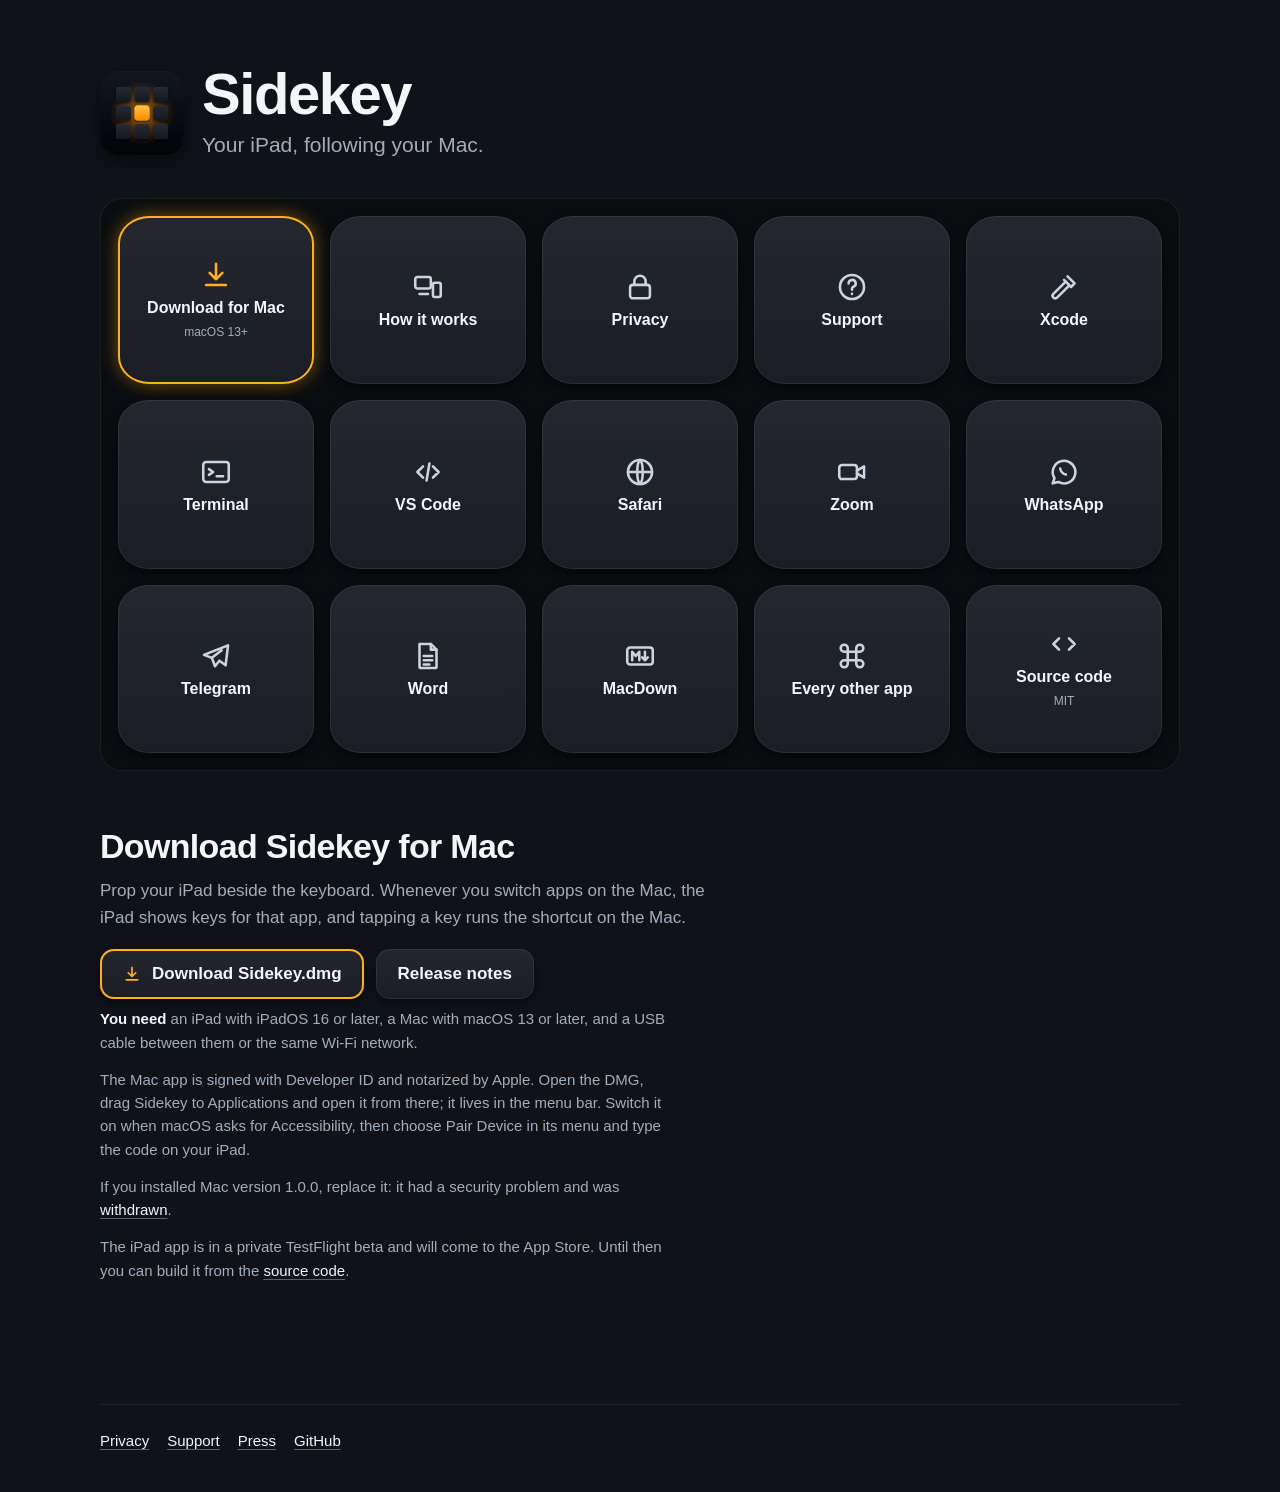
==== docs/index.html @ 4bb809dd "Add a press kit page to the website Facts, short and long descriptions, the built-in layouts, an hon" ====
<!doctype html>
<html lang="en">
<head>
  <meta charset="utf-8">
  <meta name="viewport" content="width=device-width, initial-scale=1">
  <title>Sidekey: an iPad shortcut deck that follows your Mac</title>
  <meta name="description" content="Sidekey turns an iPad into a shortcut deck for your Mac. The keys change with the app in front, and every tap shows what the Mac did with it.">
  <link rel="icon" href="favicon.png">
  <link rel="stylesheet" href="style.css">
  <script>document.documentElement.classList.add("js")</script>
</head>
<body>
  <div class="wrap">
    <header class="masthead">
      <img src="icon.png" alt="" width="84" height="84">
      <div>
        <h1>Sidekey</h1>
        <p>Your iPad, following your Mac.</p>
      </div>
    </header>

    <main>
      <nav aria-label="Sidekey">
        <ul class="deck">
          <li><a class="key lit" href="#download" data-role="run" data-panel="download">
            <svg viewBox="0 0 24 24" aria-hidden="true"><path d="M12 4v11m0 0-4.5-4.5M12 15l4.5-4.5M5 19h14"/></svg>
            <span class="name">Download for Mac</span><span class="hint">macOS 13+</span></a></li>
          <li><a class="key" href="#how" data-role="navigate" data-panel="how">
            <svg viewBox="0 0 24 24" aria-hidden="true"><rect x="3" y="5" width="11" height="8" rx="1.5"/><rect x="15.5" y="9" width="5.5" height="10" rx="1.2"/><path d="M6 17h6"/></svg>
            <span class="name">How it works</span></a></li>
          <li><a class="key" href="privacy.html" data-role="navigate">
            <svg viewBox="0 0 24 24" aria-hidden="true"><rect x="5" y="10.5" width="14" height="9.5" rx="2"/><path d="M8 10.5V8a4 4 0 0 1 8 0v2.5"/></svg>
            <span class="name">Privacy</span></a></li>
          <li><a class="key" href="support.html" data-role="navigate">
            <svg viewBox="0 0 24 24" aria-hidden="true"><circle cx="12" cy="12" r="8.5"/><path d="M9.6 9.5a2.5 2.5 0 1 1 3.4 2.3c-.6.3-1 .8-1 1.5v.7M12 16.8v.2"/></svg>
            <span class="name">Support</span></a></li>

          <li><a class="key" href="#xcode" data-role="navigate" data-panel="xcode"><svg viewBox="0 0 24 24" aria-hidden="true"><path d="M14.5 4.5 19.5 9.5 17 12 12 7"/><path d="M13.2 8.2 4.5 16.9a1.8 1.8 0 0 0 2.6 2.6l8.7-8.7"/></svg><span class="name">Xcode</span></a></li>
          <li><a class="key" href="#terminal" data-role="navigate" data-panel="terminal"><svg viewBox="0 0 24 24" aria-hidden="true"><rect x="3" y="5" width="18" height="14" rx="2"/><path d="m7 10 3 2-3 2M12.5 15H17"/></svg><span class="name">Terminal</span></a></li>
          <li><a class="key" href="#vscode" data-role="navigate" data-panel="vscode"><svg viewBox="0 0 24 24" aria-hidden="true"><path d="m8.5 8-4 4 4 4M15.5 8l4 4-4 4M13 6l-2 12"/></svg><span class="name">VS Code</span></a></li>
          <li><a class="key" href="#safari" data-role="navigate" data-panel="safari"><svg viewBox="0 0 24 24" aria-hidden="true"><circle cx="12" cy="12" r="8.5"/><path d="M3.5 12h17M12 3.5c2.6 2.6 2.6 14.4 0 17M12 3.5c-2.6 2.6-2.6 14.4 0 17"/></svg><span class="name">Safari</span></a></li>
          <li><a class="key" href="#zoom" data-role="navigate" data-panel="zoom"><svg viewBox="0 0 24 24" aria-hidden="true"><rect x="3" y="7" width="12.5" height="10" rx="2"/><path d="m15.5 11 5-3v8l-5-3"/></svg><span class="name">Zoom</span></a></li>

          <li><a class="key" href="#whatsapp" data-role="navigate" data-panel="whatsapp"><svg viewBox="0 0 24 24" aria-hidden="true"><path d="M4 20l1.3-3.6A8 8 0 1 1 8 19z"/><path d="M9.3 9.6c.3 1.8 2 3.6 4 4.2"/></svg><span class="name">WhatsApp</span></a></li>
          <li><a class="key" href="#telegram" data-role="navigate" data-panel="telegram"><svg viewBox="0 0 24 24" aria-hidden="true"><path d="M20.5 4.5 3.5 11.2l5.6 2.1 2.2 5.9 3.1-3.9 4.4 3.2z"/><path d="m9.1 13.3 6.9-5.3"/></svg><span class="name">Telegram</span></a></li>
          <li><a class="key" href="#word" data-role="navigate" data-panel="word"><svg viewBox="0 0 24 24" aria-hidden="true"><path d="M6 3.5h8l4 4V20a.5.5 0 0 1-.5.5h-11A.5.5 0 0 1 6 20z"/><path d="M14 3.5v4h4M9 12h6M9 15h6M9 18h4"/></svg><span class="name">Word</span></a></li>
          <li><a class="key" href="#macdown" data-role="navigate" data-panel="macdown"><svg viewBox="0 0 24 24" aria-hidden="true"><rect x="3" y="6" width="18" height="12" rx="2"/><path d="M6.5 15V9l2.5 3 2.5-3v6M15.5 9v6m0 0-2-2m2 2 2-2"/></svg><span class="name">MacDown</span></a></li>
          <li><a class="key" href="#system" data-role="navigate" data-panel="system"><svg viewBox="0 0 24 24" aria-hidden="true"><path d="M9 9V6.5A2.5 2.5 0 1 0 6.5 9H9zm0 0v6m0-6h6m-6 6H6.5A2.5 2.5 0 1 0 9 17.5V15zm0 0h6m0 0v2.5a2.5 2.5 0 1 0 2.5-2.5H15zm0 0V9m0 0h2.5A2.5 2.5 0 1 0 15 6.5V9z"/></svg><span class="name">Every other app</span></a></li>
          <li><a class="key" href="https://github.com/hoquem/sidekey" data-role="navigate">
            <svg viewBox="0 0 24 24" aria-hidden="true"><path d="m8.5 8-4 4 4 4M15.5 8l4 4-4 4"/></svg>
            <span class="name">Source code</span><span class="hint">MIT</span></a></li>
        </ul>
      </nav>

      <div class="panels">
        <section class="panel shown" id="download" aria-labelledby="download-title">
          <h2 id="download-title">Download Sidekey for Mac</h2>
          <p>Prop your iPad beside the keyboard. Whenever you switch apps on the Mac, the iPad shows keys for that app, and tapping a key runs the shortcut on the Mac.</p>
          <div class="actions">
            <a class="button primary" href="https://github.com/hoquem/sidekey/releases/latest/download/Sidekey.dmg"><svg viewBox="0 0 24 24" aria-hidden="true"><path d="M12 4v11m0 0-4.5-4.5M12 15l4.5-4.5M5 19h14"/></svg>Download Sidekey.dmg</a>
            <a class="button secondary" href="https://github.com/hoquem/sidekey/releases/latest">Release notes</a>
          </div>
          <p class="note"><strong>You need</strong> an iPad with iPadOS 16 or later, a Mac with macOS 13 or later, and a USB cable between them or the same Wi-Fi network.</p>
          <p class="note">The Mac app is signed with Developer ID and notarized by Apple. Open the DMG, drag Sidekey to Applications and open it from there; it lives in the menu bar. Switch it on when macOS asks for Accessibility, then choose Pair Device in its menu and type the code on your iPad.</p>
          <p class="note">If you installed Mac version 1.0.0, replace it: it had a security problem and was <a href="https://github.com/hoquem/sidekey/releases/tag/v1.0.0">withdrawn</a>.</p>
          <p class="note">The iPad app is in a private TestFlight beta and will come to the App Store. Until then you can build it from the <a href="https://github.com/hoquem/sidekey#build-from-source">source code</a>.</p>
        </section>

        <section class="panel" id="how" aria-labelledby="how-title">
          <h2 id="how-title">How it works</h2>
          <ol>
            <li><strong>Sidekey on the Mac</strong> lives in the menu bar and watches which app is in front.</li>
            <li><strong>Sidekey on the iPad</strong> finds the Mac over the USB cable when plugged in, or the same Wi-Fi network otherwise.</li>
            <li><strong>Pair once.</strong> Choose Pair Device in the Mac's Sidekey menu and type the code it shows into the iPad. Until an iPad is paired, the Mac sends it only its name and a pairing request and runs none of its taps. After that, the iPad connects to your Mac by itself.</li>
            <li><strong>The keys change with the app.</strong> The top of the iPad shows the Mac app's icon, name and window title, so you always know where a tap will land.</li>
            <li><strong>Every tap gets an answer.</strong> A key glows amber while the Mac works, lights up when the shortcut was sent, and shakes with the Mac's reason when it could not be.</li>
            <li><strong>Only built-in actions.</strong> The Mac runs a key's action from its own layout, never an action sent over the network.</li>
            <li><strong>Use a trusted connection.</strong> Traffic is not encrypted yet, so use Sidekey over USB or on a network you trust. See <a href="privacy.html">Privacy</a> for what that means.</li>
            <li><strong>Disruptive keys need a hold.</strong> Lock Mac, Interrupt, End Call, Telegram Lock, Xcode Clean, and Citrix Viewer's Lock, Close App and Teams Leave fire only after a press and hold.</li>
          </ol>
        </section>


        <section class="panel app-panel" id="xcode" data-layout="xcode" aria-labelledby="xcode-title"><h2 id="xcode-title">Xcode</h2>
          <!-- layout:xcode -->
          <p>When Xcode is in front, the iPad shows these keys and the shortcut each one sends.</p>
          <div class="mini-deck" role="list"><div class="mini-key" role="listitem" data-role="run"><b>Run</b><span>⌘R</span></div><div class="mini-key" role="listitem" data-role="run"><b>Build</b><span>⌘B</span></div><div class="mini-key" role="listitem" data-role="run"><b>Test</b><span>⌘U</span></div><div class="mini-key" role="listitem" data-role="danger"><b>Stop</b><span>⌘.</span></div><div class="mini-key" role="listitem" data-role="danger"><b>Clean</b><span>Hold · ⇧⌘K</span></div><div class="mini-key" role="listitem" data-role="create"><b>Open Quickly</b><span>⇧⌘O</span></div><div class="mini-key" role="listitem" data-role="navigate"><b>Navigator</b><span>⌘0</span></div><div class="mini-key" role="listitem" data-role="navigate"><b>Debug Area</b><span>⇧⌘Y</span></div><div class="mini-key" role="listitem" data-role="navigate"><b>Inspector</b><span>⌥⌘0</span></div><div class="mini-key" role="listitem" data-role="modify"><b>Canvas</b><span>⌥⌘↩︎</span></div><div class="mini-key" role="listitem" data-role="navigate"><b>Jump to Def</b><span>⌃⌘J</span></div><div class="mini-key" role="listitem" data-role="navigate"><b>Back</b><span>⌃⌘←</span></div><div class="mini-key" role="listitem" data-role="modify"><b>Comment</b><span>⌘/</span></div><div class="mini-key" role="listitem" data-role="modify"><b>Re-Indent</b><span>⌃I</span></div><div class="mini-key" role="listitem" data-role="navigate"><b>Find All</b><span>⇧⌘F</span></div></div>
          <!-- /layout -->
        </section>
        <section class="panel app-panel" id="terminal" data-layout="terminal" aria-labelledby="terminal-title"><h2 id="terminal-title">Terminal</h2>
          <!-- layout:terminal -->
          <p>When Terminal is in front, the iPad shows these keys and the shortcut each one sends.</p>
          <div class="mini-deck" role="list"><div class="mini-key" role="listitem" data-role="create"><b>New Tab</b><span>⌘T</span></div><div class="mini-key" role="listitem" data-role="create"><b>New Window</b><span>⌘N</span></div><div class="mini-key" role="listitem" data-role="danger"><b>Close Tab</b><span>⌘W</span></div><div class="mini-key" role="listitem" data-role="navigate"><b>Prev Tab</b><span>⌃⇧⇥︎</span></div><div class="mini-key" role="listitem" data-role="navigate"><b>Next Tab</b><span>⌃⇥︎</span></div><div class="mini-key" role="listitem" data-role="modify"><b>Clear</b><span>⌘K</span></div><div class="mini-key" role="listitem" data-role="danger"><b>Interrupt</b><span>Hold · ⌃C</span></div><div class="mini-key" role="listitem" data-role="navigate"><b>Find</b><span>⌘F</span></div><div class="mini-key" role="listitem" data-role="modify"><b>Copy</b><span>⌘C</span></div><div class="mini-key" role="listitem" data-role="modify"><b>Paste</b><span>⌘V</span></div><div class="mini-key" role="listitem" data-role="modify"><b>Zoom In</b><span>⌘=</span></div><div class="mini-key" role="listitem" data-role="modify"><b>Zoom Out</b><span>⌘-</span></div><div class="mini-key" role="listitem" data-role="create"><b>Split Pane</b><span>⌘D</span></div><div class="mini-key" role="listitem" data-role="navigate"><b>Prev Cmd</b><span>⌘↑</span></div><div class="mini-key" role="listitem" data-role="navigate"><b>Next Cmd</b><span>⌘↓</span></div></div>
          <!-- /layout -->
        </section>
        <section class="panel app-panel" id="vscode" data-layout="vscode" aria-labelledby="vscode-title"><h2 id="vscode-title">VS Code</h2>
          <!-- layout:vscode -->
          <p>When VS Code is in front, the iPad shows these keys and the shortcut each one sends.</p>
          <div class="mini-deck" role="list"><div class="mini-key" role="listitem" data-role="create"><b>Cmd Palette</b><span>⇧⌘P</span></div><div class="mini-key" role="listitem" data-role="create"><b>Quick Open</b><span>⌘P</span></div><div class="mini-key" role="listitem" data-role="navigate"><b>Toggle Term</b><span>⌃`</span></div><div class="mini-key" role="listitem" data-role="modify"><b>Format Code</b><span>⌥⇧F</span></div><div class="mini-key" role="listitem" data-role="navigate"><b>Source Control</b><span>⌃⇧G</span></div><div class="mini-key" role="listitem" data-role="run"><b>Run Tests</b><span>⌘;</span></div><div class="mini-key" role="listitem" data-role="navigate"><b>Sidebar</b><span>⌘B</span></div><div class="mini-key" role="listitem" data-role="navigate"><b>Find In Files</b><span>⇧⌘F</span></div><div class="mini-key empty" aria-hidden="true"></div><div class="mini-key empty" aria-hidden="true"></div><div class="mini-key empty" aria-hidden="true"></div><div class="mini-key empty" aria-hidden="true"></div><div class="mini-key empty" aria-hidden="true"></div><div class="mini-key empty" aria-hidden="true"></div><div class="mini-key empty" aria-hidden="true"></div></div>
          <!-- /layout -->
        </section>
        <section class="panel app-panel" id="safari" data-layout="safari" aria-labelledby="safari-title"><h2 id="safari-title">Safari</h2>
          <!-- layout:safari -->
          <p>When Safari is in front, the iPad shows these keys and the shortcut each one sends.</p>
          <div class="mini-deck" role="list"><div class="mini-key" role="listitem" data-role="create"><b>New Tab</b><span>⌘T</span></div><div class="mini-key" role="listitem" data-role="danger"><b>Close Tab</b><span>⌘W</span></div><div class="mini-key" role="listitem" data-role="create"><b>Reopen</b><span>⇧⌘T</span></div><div class="mini-key" role="listitem" data-role="run"><b>Reload</b><span>⌘R</span></div><div class="mini-key" role="listitem" data-role="navigate"><b>Reader</b><span>⇧⌘R</span></div><div class="mini-key" role="listitem" data-role="navigate"><b>Back</b><span>⌘[</span></div><div class="mini-key" role="listitem" data-role="navigate"><b>Forward</b><span>⌘]</span></div><div class="mini-key" role="listitem" data-role="navigate"><b>Prev Tab</b><span>⌃⇧⇥︎</span></div><div class="mini-key" role="listitem" data-role="navigate"><b>Next Tab</b><span>⌃⇥︎</span></div><div class="mini-key" role="listitem" data-role="navigate"><b>Tab Overview</b><span>⇧⌘\</span></div><div class="mini-key" role="listitem" data-role="navigate"><b>Address Bar</b><span>⌘L</span></div><div class="mini-key" role="listitem" data-role="create"><b>Bookmark</b><span>⌘D</span></div><div class="mini-key" role="listitem" data-role="create"><b>Reading List</b><span>⇧⌘D</span></div><div class="mini-key" role="listitem" data-role="navigate"><b>Downloads</b><span>⌥⌘L</span></div><div class="mini-key" role="listitem" data-role="create"><b>Private</b><span>⇧⌘N</span></div></div>
          <!-- /layout -->
        </section>
        <section class="panel app-panel" id="zoom" data-layout="zoom" aria-labelledby="zoom-title"><h2 id="zoom-title">Zoom</h2>
          <!-- layout:zoom -->
          <p>When Zoom is in front, the iPad shows these keys and the shortcut each one sends.</p>
          <div class="mini-deck" role="list"><div class="mini-key" role="listitem" data-role="modify"><b>Mute</b><span>⇧⌘A</span></div><div class="mini-key" role="listitem" data-role="modify"><b>Video</b><span>⇧⌘V</span></div><div class="mini-key" role="listitem" data-role="run"><b>Share Screen</b><span>⇧⌘S</span></div><div class="mini-key" role="listitem" data-role="modify"><b>Pause Share</b><span>⇧⌘T</span></div><div class="mini-key" role="listitem" data-role="modify"><b>Raise Hand</b><span>⌥Y</span></div><div class="mini-key" role="listitem" data-role="navigate"><b>Chat</b><span>⇧⌘H</span></div><div class="mini-key" role="listitem" data-role="navigate"><b>Participants</b><span>⌘U</span></div><div class="mini-key" role="listitem" data-role="navigate"><b>Switch View</b><span>⇧⌘W</span></div><div class="mini-key" role="listitem" data-role="navigate"><b>Mini Window</b><span>⇧⌘M</span></div><div class="mini-key" role="listitem" data-role="navigate"><b>Full Screen</b><span>⇧⌘F</span></div><div class="mini-key" role="listitem" data-role="create"><b>Invite</b><span>⌘I</span></div><div class="mini-key" role="listitem" data-role="run"><b>Record</b><span>⇧⌘R</span></div><div class="mini-key" role="listitem" data-role="modify"><b>Pause Rec</b><span>⇧⌘P</span></div><div class="mini-key" role="listitem" data-role="modify"><b>Switch Camera</b><span>⇧⌘N</span></div><div class="mini-key" role="listitem" data-role="run"><b>Join Meeting</b><span>⌘J</span></div></div>
          <!-- /layout --><p>The deck also shows meeting state such as your mic. This is built from Zoom's documented menus and not yet tested in a live meeting.</p>
        </section>
        <section class="panel app-panel" id="whatsapp" data-layout="whatsapp" aria-labelledby="whatsapp-title"><h2 id="whatsapp-title">WhatsApp</h2>
          <!-- layout:whatsapp -->
          <p>When WhatsApp is in front, the iPad shows these keys and the shortcut each one sends.</p>
          <div class="mini-deck" role="list"><div class="mini-key" role="listitem" data-role="create"><b>New Chat</b><span>⌘N</span></div><div class="mini-key" role="listitem" data-role="create"><b>New Group</b><span>⇧⌘N</span></div><div class="mini-key" role="listitem" data-role="navigate"><b>Search</b><span>⌘F</span></div><div class="mini-key" role="listitem" data-role="navigate"><b>Search Chat</b><span>⌥⌘F</span></div><div class="mini-key" role="listitem" data-role="navigate"><b>Archived</b><span>⌃4</span></div><div class="mini-key" role="listitem" data-role="navigate"><b>Prev Chat</b><span>⇧⌘[</span></div><div class="mini-key" role="listitem" data-role="navigate"><b>Next Chat</b><span>⇧⌘]</span></div><div class="mini-key" role="listitem" data-role="modify"><b>Mark Unread</b><span>⇧⌘U</span></div><div class="mini-key" role="listitem" data-role="modify"><b>Archive</b><span>⇧⌘E</span></div><div class="mini-key" role="listitem" data-role="modify"><b>Pin</b><span>⇧⌘P</span></div><div class="mini-key" role="listitem" data-role="modify"><b>Mute Chat</b><span>⇧⌘M</span></div><div class="mini-key" role="listitem" data-role="run"><b>New Call</b><span>⇧⌘C</span></div><div class="mini-key" role="listitem" data-role="modify"><b>Mute Mic</b><span>⌃⌘M</span></div><div class="mini-key" role="listitem" data-role="modify"><b>Camera Off</b><span>⌃⌘V</span></div><div class="mini-key" role="listitem" data-role="danger"><b>End Call</b><span>Hold · ⌃⌘W</span></div></div>
          <!-- /layout -->
        </section>
        <section class="panel app-panel" id="telegram" data-layout="telegram" aria-labelledby="telegram-title"><h2 id="telegram-title">Telegram</h2>
          <!-- layout:telegram -->
          <p>When Telegram is in front, the iPad shows these keys and the shortcut each one sends.</p>
          <div class="mini-deck" role="list"><div class="mini-key" role="listitem" data-role="navigate"><b>Search</b><span>⌘F</span></div><div class="mini-key" role="listitem" data-role="navigate"><b>Prev Chat</b><span>⌥↑</span></div><div class="mini-key" role="listitem" data-role="navigate"><b>Next Chat</b><span>⌥↓</span></div><div class="mini-key" role="listitem" data-role="navigate"><b>Saved Msgs</b><span>⌘0</span></div><div class="mini-key" role="listitem" data-role="modify"><b>Archive</b><span>⌘9</span></div><div class="mini-key" role="listitem" data-role="navigate"><b>Pinned 1</b><span>⌘1</span></div><div class="mini-key" role="listitem" data-role="navigate"><b>Pinned 2</b><span>⌘2</span></div><div class="mini-key" role="listitem" data-role="navigate"><b>Pinned 3</b><span>⌘3</span></div><div class="mini-key" role="listitem" data-role="navigate"><b>Pinned 4</b><span>⌘4</span></div><div class="mini-key" role="listitem" data-role="navigate"><b>Contacts</b><span>⌘J</span></div><div class="mini-key" role="listitem" data-role="navigate"><b>All Chats</b><span>⌃1</span></div><div class="mini-key" role="listitem" data-role="navigate"><b>Prev Folder</b><span>⌃⇧↑</span></div><div class="mini-key" role="listitem" data-role="navigate"><b>Next Folder</b><span>⌃⇧↓</span></div><div class="mini-key" role="listitem" data-role="navigate"><b>Chat Menu</b><span>⌘\</span></div><div class="mini-key" role="listitem" data-role="danger"><b>Lock</b><span>Hold · ⌘L</span></div></div>
          <!-- /layout -->
        </section>
        <section class="panel app-panel" id="word" data-layout="word" aria-labelledby="word-title"><h2 id="word-title">Microsoft Word</h2>
          <!-- layout:word -->
          <p>When Word is in front, the iPad shows these keys and the shortcut each one sends.</p>
          <div class="mini-deck" role="list"><div class="mini-key" role="listitem" data-role="create"><b>New</b><span>⌘N</span></div><div class="mini-key" role="listitem" data-role="create"><b>Open</b><span>⌘O</span></div><div class="mini-key" role="listitem" data-role="run"><b>Save</b><span>⌘S</span></div><div class="mini-key" role="listitem" data-role="run"><b>Print</b><span>⌘P</span></div><div class="mini-key" role="listitem" data-role="navigate"><b>Find</b><span>⌘F</span></div><div class="mini-key" role="listitem" data-role="modify"><b>Bold</b><span>⌘B</span></div><div class="mini-key" role="listitem" data-role="modify"><b>Italic</b><span>⌘I</span></div><div class="mini-key" role="listitem" data-role="modify"><b>Underline</b><span>⌘U</span></div><div class="mini-key" role="listitem" data-role="modify"><b>Link</b><span>⌘K</span></div><div class="mini-key" role="listitem" data-role="modify"><b>Center</b><span>⌘E</span></div><div class="mini-key" role="listitem" data-role="create"><b>Comment</b><span>⌥⌘A</span></div><div class="mini-key" role="listitem" data-role="modify"><b>Track Changes</b><span>⇧⌘E</span></div><div class="mini-key" role="listitem" data-role="modify"><b>Undo</b><span>⌘Z</span></div><div class="mini-key" role="listitem" data-role="modify"><b>Redo</b><span>⌘Y</span></div><div class="mini-key" role="listitem" data-role="navigate"><b>Focus</b><span>⌃⇧⌘F</span></div></div>
          <!-- /layout -->
        </section>
        <section class="panel app-panel" id="macdown" data-layout="macdown" aria-labelledby="macdown-title"><h2 id="macdown-title">MacDown</h2>
          <!-- layout:macdown -->
          <p>When MacDown is in front, the iPad shows these keys and the shortcut each one sends.</p>
          <div class="mini-deck" role="list"><div class="mini-key" role="listitem" data-role="create"><b>New</b><span>⌘N</span></div><div class="mini-key" role="listitem" data-role="create"><b>Open</b><span>⌘O</span></div><div class="mini-key" role="listitem" data-role="run"><b>Save</b><span>⌘S</span></div><div class="mini-key" role="listitem" data-role="create"><b>Copy HTML</b><span>⌥⌘C</span></div><div class="mini-key" role="listitem" data-role="navigate"><b>1:1 Split</b><span>⇧⌘0</span></div><div class="mini-key" role="listitem" data-role="modify"><b>Bold</b><span>⌘B</span></div><div class="mini-key" role="listitem" data-role="modify"><b>Italic</b><span>⌘I</span></div><div class="mini-key" role="listitem" data-role="modify"><b>Code</b><span>⌘K</span></div><div class="mini-key" role="listitem" data-role="modify"><b>Link</b><span>⇧⌘K</span></div><div class="mini-key" role="listitem" data-role="modify"><b>Image</b><span>⇧⌘I</span></div><div class="mini-key" role="listitem" data-role="modify"><b>Numbered</b><span>⇧⌘O</span></div><div class="mini-key" role="listitem" data-role="modify"><b>Bullets</b><span>⇧⌘U</span></div><div class="mini-key" role="listitem" data-role="modify"><b>Quote</b><span>⇧⌘B</span></div><div class="mini-key" role="listitem" data-role="modify"><b>Comment</b><span>⌘/</span></div><div class="mini-key" role="listitem" data-role="modify"><b>Indent</b><span>⌘]</span></div></div>
          <!-- /layout -->
        </section>
        <section class="panel app-panel" id="system" data-layout="system" aria-labelledby="system-title"><h2 id="system-title">Every other app</h2>
          <!-- layout:system -->
          <p>When any other app is in front, the iPad shows these keys and the shortcut each one sends.</p>
          <div class="mini-deck" role="list"><div class="mini-key" role="listitem" data-role="modify"><b>Mute Mic</b><span>Runs on Mac</span></div><div class="mini-key" role="listitem" data-role="run"><b>Play/Pause</b><span>Runs on Mac</span></div><div class="mini-key" role="listitem" data-role="run"><b>Screenshot</b><span>⇧⌘4</span></div><div class="mini-key" role="listitem" data-role="navigate"><b>Spotlight</b><span>⌘Space</span></div><div class="mini-key" role="listitem" data-role="danger"><b>Lock Mac</b><span>Hold · ⌃⌘Q</span></div><div class="mini-key" role="listitem" data-role="navigate"><b>Terminal</b><span>Runs on Mac</span></div><div class="mini-key" role="listitem" data-role="navigate"><b>Finder</b><span>Runs on Mac</span></div><div class="mini-key" role="listitem" data-role="modify"><b>Do Not Disturb</b><span>Runs on Mac</span></div><div class="mini-key empty" aria-hidden="true"></div><div class="mini-key empty" aria-hidden="true"></div><div class="mini-key empty" aria-hidden="true"></div><div class="mini-key empty" aria-hidden="true"></div><div class="mini-key empty" aria-hidden="true"></div><div class="mini-key empty" aria-hidden="true"></div><div class="mini-key empty" aria-hidden="true"></div></div>
          <!-- /layout --><p>Apps without their own layout get these system keys. Do Not Disturb runs a shortcut named Toggle Focus, which you create in the Shortcuts app on your Mac.</p>
          <p>More apps have their own layouts too: Chrome, Arc, Finder, Mail, Messages, Notes, Calendar, Music, Photos, Excel, PowerPoint, Outlook, Teams, Slack, Spotify, Notion, ChatGPT, Citrix Viewer, Cursor, Antigravity and OpenCode. <a href="https://github.com/hoquem/sidekey#built-in-layouts">See every layout</a>.</p>
        </section>
      </div>
    </main>

    <footer>
      <nav aria-label="Footer">
        <a href="privacy.html">Privacy</a>
        <a href="support.html">Support</a>
        <a href="press.html">Press</a>
        <a href="https://github.com/hoquem/sidekey">GitHub</a>
      </nav>
    </footer>
  </div>

  <script src="site.js"></script>
</body>
</html>
---- docs/style.css ----
/* Sidekey site. Tokens mirror the app's DeckTheme (see DESIGN.md): a graphite deck plate,
   raised graphite keycaps, colour reserved for meaning, one amber "lit" signal. */
:root {
  color-scheme: dark;
  --plate: #101218;
  --well: #0a0c0f;
  --cap-top: #24272e;
  --cap-bottom: #1a1d23;
  --cap-pressed: #14161b;
  --raised: #22262d;
  --hairline: rgba(255, 255, 255, 0.07);
  --label: #f3f5f8;
  --secondary: #a3adba;
  --lit: #ffb020;
  --failure: #ff7a7a;
  --navigate: #cbd5e1;
  --create: #7ab4ff;
  --run: #5ee38e;
  --modify: #c9a8ff;

  --font: -apple-system, BlinkMacSystemFont, "SF Pro Text", "Helvetica Neue", Arial, sans-serif;
  --font-display: -apple-system, BlinkMacSystemFont, "SF Pro Display", "Helvetica Neue", Arial, sans-serif;
  --gap: clamp(10px, 1.6vw, 16px);
  --measure: 68ch;
}

* { box-sizing: border-box; }

html { background: var(--plate); }

body {
  margin: 0;
  background: var(--plate);
  color: var(--label);
  font-family: var(--font);
  font-size: 17px;
  font-weight: 400;
  line-height: 1.55;
  -webkit-font-smoothing: antialiased;
}

::selection { background: rgba(255, 176, 32, 0.35); color: var(--label); }

a { color: var(--label); text-decoration-color: rgba(163, 173, 186, 0.5); text-underline-offset: 3px; }
a:hover { text-decoration-color: var(--label); }
:focus-visible { outline: 2px solid var(--lit); outline-offset: 3px; border-radius: 6px; }

.wrap { width: min(1080px, 100% - 32px); margin-inline: auto; }

/* Header */
.masthead { display: flex; align-items: center; gap: 18px; padding: clamp(28px, 6vw, 64px) 0 clamp(20px, 4vw, 36px); }
.masthead img { width: clamp(56px, 9vw, 84px); height: auto; border-radius: 22%; box-shadow: 0 8px 24px rgba(0, 0, 0, 0.5); }
.masthead h1 { margin: 0; font-family: var(--font-display); font-size: clamp(34px, 6vw, 58px); font-weight: 700; line-height: 1.02; letter-spacing: -0.025em; }
.masthead p { margin: 6px 0 0; color: var(--secondary); font-size: clamp(17px, 2.2vw, 21px); }
.masthead a { text-decoration: none; }

/* The deck: the page's navigation, laid out like the app (5 x 3, or 3 x 5 when narrow). */
.deck {
  display: grid;
  grid-template-columns: repeat(5, minmax(0, 1fr));
  gap: var(--gap);
  padding: clamp(12px, 1.8vw, 18px);
  margin: 0;
  list-style: none;
  border-radius: 22px;
  background: var(--well);
  box-shadow: inset 0 0 0 1px var(--hairline);
}

.key {
  position: relative;
  display: flex;
  flex-direction: column;
  align-items: center;
  justify-content: center;
  gap: 6px;
  aspect-ratio: 1 / 0.86;
  padding: 10px;
  border-radius: 16%;
  background: linear-gradient(var(--cap-top), var(--cap-bottom));
  box-shadow: inset 0 0 0 1px var(--hairline), 0 5px 10px rgba(0, 0, 0, 0.45);
  color: var(--label);
  text-align: center;
  text-decoration: none;
  transition: transform 120ms ease-out, box-shadow 350ms ease-out, background 120ms ease-out;
}
.key:hover { box-shadow: inset 0 0 0 1px rgba(255, 255, 255, 0.14), 0 5px 10px rgba(0, 0, 0, 0.45); }
.key:active { transform: scale(0.965); background: var(--cap-pressed); box-shadow: inset 0 0 0 1px var(--hairline), 0 1px 2px rgba(0, 0, 0, 0.2); }
.key svg { width: clamp(22px, 3.2vw, 34px); height: auto; stroke: currentColor; fill: none; stroke-width: 1.8; stroke-linecap: round; stroke-linejoin: round; }
.key .name { overflow-wrap: anywhere; font-weight: 600; font-size: clamp(13px, 1.6vw, 16px); line-height: 1.2; }
.key .hint { color: var(--secondary); font-size: clamp(11px, 1.2vw, 12px); font-weight: 500; }

.key[data-role="navigate"] svg { color: var(--navigate); }
.key[data-role="create"] svg { color: var(--create); }
.key[data-role="run"] svg { color: var(--run); }
.key[data-role="modify"] svg { color: var(--modify); }

/* Pending: the faint amber edge a key shows while it is being chosen (the app's tap state). */
.key.pending { box-shadow: inset 0 0 0 1px rgba(255, 176, 32, 0.45), 0 0 8px rgba(255, 176, 32, 0.2), 0 5px 10px rgba(0, 0, 0, 0.45); }

/* Lit: the selected key, and the download key at rest. Amber means "this one". */
.key.lit, .key[aria-current="true"] {
  box-shadow: inset 0 0 0 2px var(--lit), 0 0 18px rgba(255, 176, 32, 0.45), 0 5px 10px rgba(0, 0, 0, 0.45);
}
.key.lit svg, .key[aria-current="true"] svg { color: var(--lit); }


/* Panels below the deck. Without JavaScript every panel shows, stacked. */
.panels { margin: clamp(28px, 5vw, 48px) 0 clamp(40px, 8vw, 80px); }
.panel { padding-block: 8px 28px; }
.js .panel { display: none; }
.js .panel.shown { display: block; animation: rise 260ms cubic-bezier(0.2, 0.7, 0.2, 1); }
@keyframes rise { from { opacity: 0; transform: translateY(6px); } to { opacity: 1; transform: none; } }

.panel h2 { margin: 0 0 12px; font-family: var(--font-display); font-size: clamp(26px, 3.6vw, 34px); font-weight: 700; line-height: 1.15; letter-spacing: -0.02em; }
.panel p, .panel li { max-width: var(--measure); }
.panel p { margin: 0 0 14px; color: var(--secondary); }
.panel p strong, .panel li strong { color: var(--label); font-weight: 600; }
.panel ol, .panel ul { padding-left: 1.2em; color: var(--secondary); }
.panel li { margin-bottom: 8px; }

/* Buttons are keycaps too; the primary one is the lit key. */
.button {
  display: inline-flex; align-items: center; gap: 10px;
  min-height: 48px; padding: 12px 22px;
  border-radius: 14px;
  background: linear-gradient(var(--cap-top), var(--cap-bottom));
  color: var(--label);
  font-weight: 700; text-decoration: none;
  box-shadow: inset 0 0 0 1px var(--hairline), 0 5px 10px rgba(0, 0, 0, 0.45);
  transition: transform 120ms ease-out;
}
.button:active { transform: scale(0.965); background: var(--cap-pressed); }
/* The lit edge only: the deck's lit key already carries the glow, and one bloom per action is enough. */
.button.primary { box-shadow: inset 0 0 0 2px var(--lit), 0 5px 10px rgba(0, 0, 0, 0.45); }
.button.primary svg { width: 20px; height: 20px; stroke: var(--lit); fill: none; stroke-width: 2; stroke-linecap: round; stroke-linejoin: round; }
.actions { display: flex; flex-wrap: wrap; gap: 12px; margin: 18px 0 8px; }
.note { font-size: 15px; }

/* A live mini deck inside an app panel, showing that app's real keys. */
.mini-deck { display: grid; grid-template-columns: repeat(5, minmax(0, 1fr)); gap: 10px; margin: 18px 0 10px; padding: 10px; border-radius: 18px; background: var(--well); box-shadow: inset 0 0 0 1px var(--hairline); }
.mini-key { display: flex; flex-direction: column; justify-content: center; align-items: center; gap: 2px; min-height: 72px; padding: 8px 6px; border-radius: 14px; background: linear-gradient(var(--cap-top), var(--cap-bottom)); box-shadow: inset 0 0 0 1px var(--hairline); text-align: center; }
.mini-key b { font-size: 13px; font-weight: 600; line-height: 1.2; }
.mini-key span { color: var(--secondary); font-size: 11px; }
.mini-key.empty { background: var(--well); box-shadow: inset 0 0 0 1px rgba(255, 255, 255, 0.035); }
.mini-key[data-role="navigate"] b { color: var(--navigate); }
.mini-key[data-role="danger"] b { color: var(--failure); }
.mini-key[data-role="run"] b { color: var(--run); }
.mini-key[data-role="create"] b { color: var(--create); }
.mini-key[data-role="modify"] b { color: var(--modify); }

/* Reading pages (privacy, support) */
.doc { padding-bottom: clamp(40px, 8vw, 80px); }
.doc h2 { margin: 36px 0 10px; font-family: var(--font-display); font-size: clamp(22px, 2.8vw, 28px); font-weight: 700; line-height: 1.2; letter-spacing: -0.015em; }
.doc h3 { margin: 24px 0 6px; font-size: 19px; font-weight: 600; }
.doc p, .doc li { max-width: var(--measure); color: var(--secondary); }
.doc strong { color: var(--label); font-weight: 600; }
.doc .updated { color: var(--secondary); font-size: 15px; }
.doc table { border-collapse: collapse; width: 100%; max-width: 760px; margin: 12px 0; font-size: 15px; }
.doc th, .doc td { text-align: left; vertical-align: top; padding: 10px 12px 10px 0; border-bottom: 1px solid var(--hairline); color: var(--secondary); }
.doc th { color: var(--label); font-weight: 600; }

footer { padding: 24px 0 40px; border-top: 1px solid var(--hairline); color: var(--secondary); font-size: 15px; }
footer nav { display: flex; flex-wrap: wrap; gap: 18px; }

@media (max-width: 720px) {
  body { font-size: 16px; }
  .deck { grid-template-columns: repeat(3, minmax(0, 1fr)); }
  .key { aspect-ratio: 1 / 0.92; }
  .mini-deck { grid-template-columns: repeat(3, minmax(0, 1fr)); }
}

@media (prefers-reduced-motion: reduce) {
  .key, .js .panel.shown { transition: none; animation: none; }
}

/* Press kit */
.doc .lede { font-size: clamp(18px, 2.2vw, 20px); color: var(--secondary); max-width: var(--measure); }
.doc .shots { list-style: none; padding: 0; margin: 16px 0; display: grid; grid-template-columns: repeat(auto-fill, minmax(min(220px, 100%), 1fr)); gap: var(--gap); max-width: none; }
.doc .shots li { max-width: none; display: flex; flex-direction: column; gap: 8px; font-size: 14px; }
.doc .shots img { display: block; width: 100%; height: auto; border-radius: 12px; border: 1px solid var(--hairline); background: var(--well); }
.doc .shots a:hover img { border-color: rgba(255, 176, 32, 0.6); }
.doc .icon-row { display: flex; align-items: center; gap: 16px; flex-wrap: wrap; }
.doc .icon-row img { border-radius: 22%; box-shadow: 0 8px 24px rgba(0, 0, 0, 0.5); }
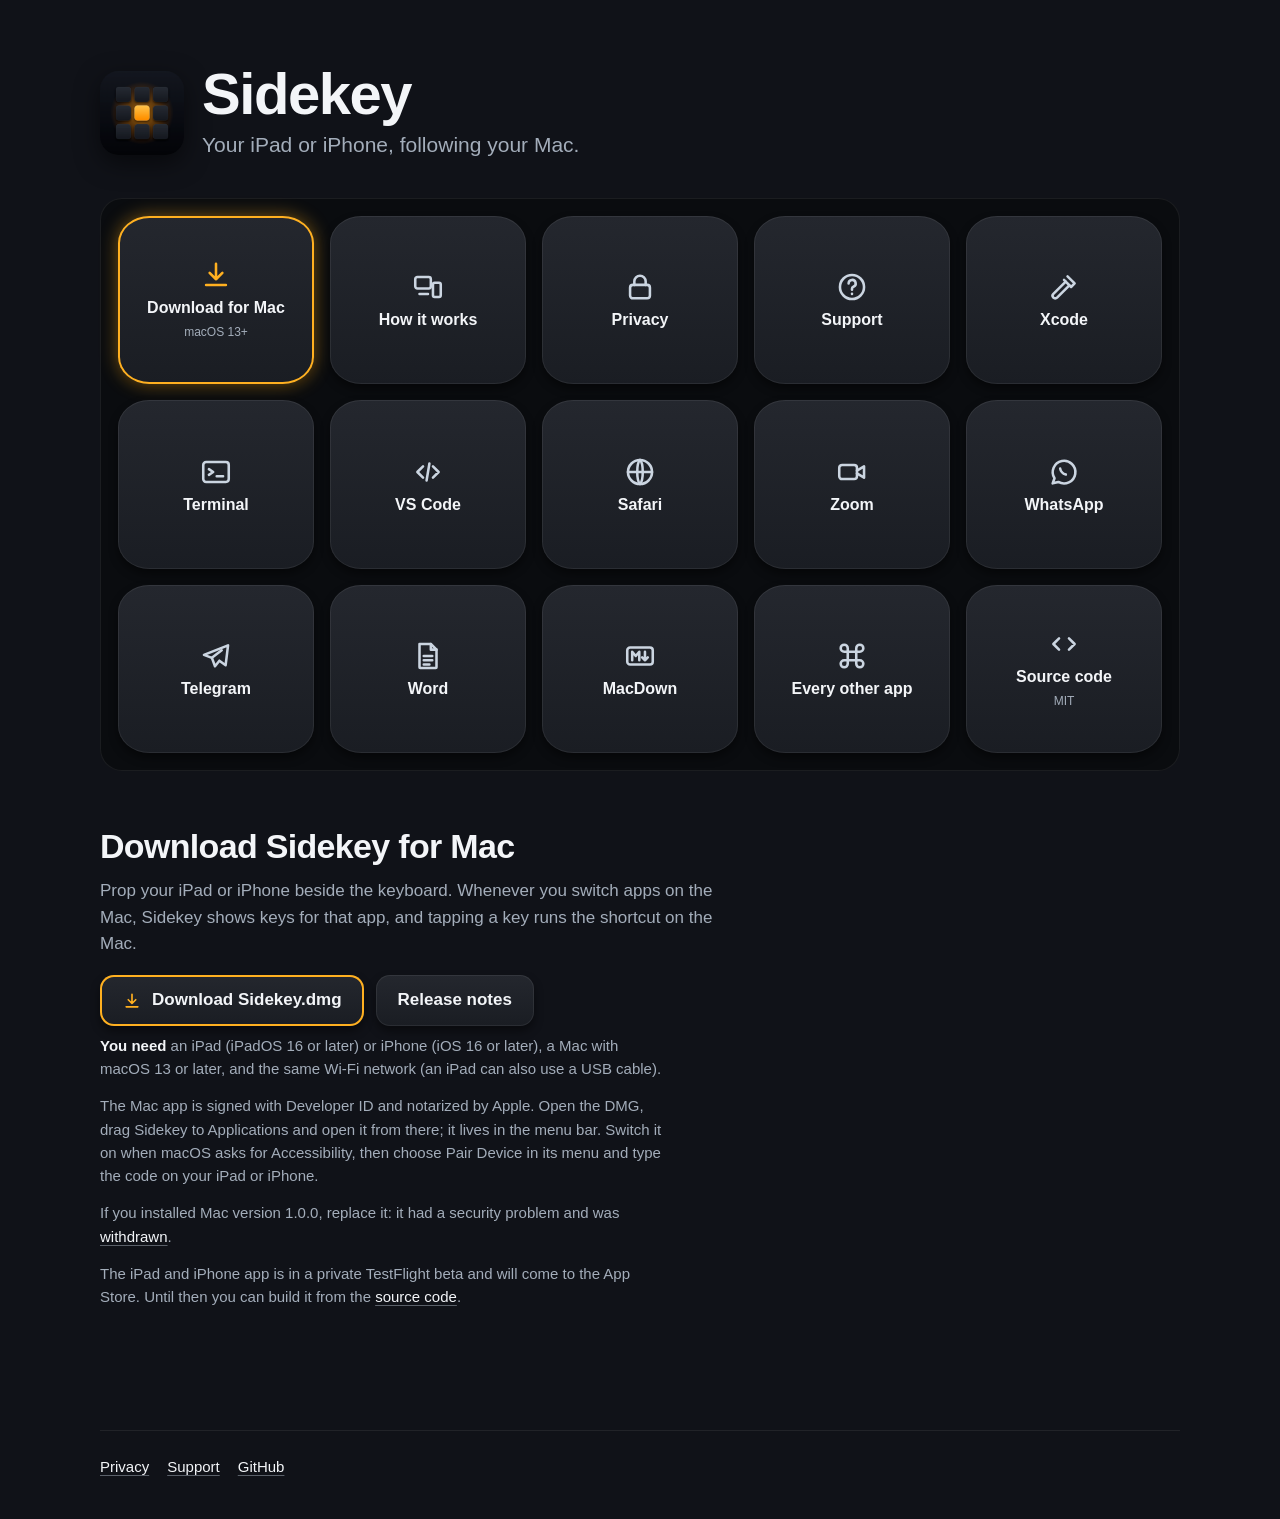
==== commit a07aa5ec: "Describe Sidekey as an iPad and iPhone app on the website The home, support and privacy pages now co" ====
--- a/docs/index.html
+++ b/docs/index.html
@@ -3,8 +3,8 @@
 <head>
   <meta charset="utf-8">
   <meta name="viewport" content="width=device-width, initial-scale=1">
-  <title>Sidekey: an iPad shortcut deck that follows your Mac</title>
-  <meta name="description" content="Sidekey turns an iPad into a shortcut deck for your Mac. The keys change with the app in front, and every tap shows what the Mac did with it.">
+  <title>Sidekey: an iPad and iPhone shortcut deck that follows your Mac</title>
+  <meta name="description" content="Sidekey turns an iPad or iPhone into a shortcut deck for your Mac. The keys change with the app in front, and every tap shows what the Mac did with it.">
   <link rel="icon" href="favicon.png">
   <link rel="stylesheet" href="style.css">
   <script>document.documentElement.classList.add("js")</script>
@@ -15,7 +15,7 @@
       <img src="icon.png" alt="" width="84" height="84">
       <div>
         <h1>Sidekey</h1>
-        <p>Your iPad, following your Mac.</p>
+        <p>Your iPad or iPhone, following your Mac.</p>
       </div>
     </header>
 
@@ -55,27 +55,27 @@
       <div class="panels">
         <section class="panel shown" id="download" aria-labelledby="download-title">
           <h2 id="download-title">Download Sidekey for Mac</h2>
-          <p>Prop your iPad beside the keyboard. Whenever you switch apps on the Mac, the iPad shows keys for that app, and tapping a key runs the shortcut on the Mac.</p>
+          <p>Prop your iPad or iPhone beside the keyboard. Whenever you switch apps on the Mac, Sidekey shows keys for that app, and tapping a key runs the shortcut on the Mac.</p>
           <div class="actions">
             <a class="button primary" href="https://github.com/hoquem/sidekey/releases/latest/download/Sidekey.dmg"><svg viewBox="0 0 24 24" aria-hidden="true"><path d="M12 4v11m0 0-4.5-4.5M12 15l4.5-4.5M5 19h14"/></svg>Download Sidekey.dmg</a>
             <a class="button secondary" href="https://github.com/hoquem/sidekey/releases/latest">Release notes</a>
           </div>
-          <p class="note"><strong>You need</strong> an iPad with iPadOS 16 or later, a Mac with macOS 13 or later, and a USB cable between them or the same Wi-Fi network.</p>
-          <p class="note">The Mac app is signed with Developer ID and notarized by Apple. Open the DMG, drag Sidekey to Applications and open it from there; it lives in the menu bar. Switch it on when macOS asks for Accessibility, then choose Pair Device in its menu and type the code on your iPad.</p>
+          <p class="note"><strong>You need</strong> an iPad (iPadOS 16 or later) or iPhone (iOS 16 or later), a Mac with macOS 13 or later, and the same Wi-Fi network (an iPad can also use a USB cable).</p>
+          <p class="note">The Mac app is signed with Developer ID and notarized by Apple. Open the DMG, drag Sidekey to Applications and open it from there; it lives in the menu bar. Switch it on when macOS asks for Accessibility, then choose Pair Device in its menu and type the code on your iPad or iPhone.</p>
           <p class="note">If you installed Mac version 1.0.0, replace it: it had a security problem and was <a href="https://github.com/hoquem/sidekey/releases/tag/v1.0.0">withdrawn</a>.</p>
-          <p class="note">The iPad app is in a private TestFlight beta and will come to the App Store. Until then you can build it from the <a href="https://github.com/hoquem/sidekey#build-from-source">source code</a>.</p>
+          <p class="note">The iPad and iPhone app is in a private TestFlight beta and will come to the App Store. Until then you can build it from the <a href="https://github.com/hoquem/sidekey#build-from-source">source code</a>.</p>
         </section>
 
         <section class="panel" id="how" aria-labelledby="how-title">
           <h2 id="how-title">How it works</h2>
           <ol>
             <li><strong>Sidekey on the Mac</strong> lives in the menu bar and watches which app is in front.</li>
-            <li><strong>Sidekey on the iPad</strong> finds the Mac over the USB cable when plugged in, or the same Wi-Fi network otherwise.</li>
-            <li><strong>Pair once.</strong> Choose Pair Device in the Mac's Sidekey menu and type the code it shows into the iPad. Until an iPad is paired, the Mac sends it only its name and a pairing request and runs none of its taps. After that, the iPad connects to your Mac by itself.</li>
-            <li><strong>The keys change with the app.</strong> The top of the iPad shows the Mac app's icon, name and window title, so you always know where a tap will land.</li>
+            <li><strong>Sidekey on the iPad or iPhone</strong> finds the Mac on the same Wi-Fi network; an iPad plugged into the Mac with a USB cable uses that instead.</li>
+            <li><strong>Pair once.</strong> Choose Pair Device in the Mac's Sidekey menu and type the code it shows into the iPad or iPhone. Until a device is paired, the Mac sends it only its name and a pairing request and runs none of its taps. After that, the device connects to your Mac by itself.</li>
+            <li><strong>The keys change with the app.</strong> The top of the screen shows the Mac app's icon, name and window title, so you always know where a tap will land.</li>
             <li><strong>Every tap gets an answer.</strong> A key glows amber while the Mac works, lights up when the shortcut was sent, and shakes with the Mac's reason when it could not be.</li>
             <li><strong>Only built-in actions.</strong> The Mac runs a key's action from its own layout, never an action sent over the network.</li>
-            <li><strong>Use a trusted connection.</strong> Traffic is not encrypted yet, so use Sidekey over USB or on a network you trust. See <a href="privacy.html">Privacy</a> for what that means.</li>
+            <li><strong>Use a trusted connection.</strong> Traffic is not encrypted yet, so use Sidekey over USB (iPad) or on a network you trust. See <a href="privacy.html">Privacy</a> for what that means.</li>
             <li><strong>Disruptive keys need a hold.</strong> Lock Mac, Interrupt, End Call, Telegram Lock, Xcode Clean, and Citrix Viewer's Lock, Close App and Teams Leave fire only after a press and hold.</li>
           </ol>
         </section>
@@ -83,61 +83,61 @@
 
         <section class="panel app-panel" id="xcode" data-layout="xcode" aria-labelledby="xcode-title"><h2 id="xcode-title">Xcode</h2>
           <!-- layout:xcode -->
-          <p>When Xcode is in front, the iPad shows these keys and the shortcut each one sends.</p>
+          <p>When Xcode is in front, Sidekey shows these keys and the shortcut each one sends.</p>
           <div class="mini-deck" role="list"><div class="mini-key" role="listitem" data-role="run"><b>Run</b><span>⌘R</span></div><div class="mini-key" role="listitem" data-role="run"><b>Build</b><span>⌘B</span></div><div class="mini-key" role="listitem" data-role="run"><b>Test</b><span>⌘U</span></div><div class="mini-key" role="listitem" data-role="danger"><b>Stop</b><span>⌘.</span></div><div class="mini-key" role="listitem" data-role="danger"><b>Clean</b><span>Hold · ⇧⌘K</span></div><div class="mini-key" role="listitem" data-role="create"><b>Open Quickly</b><span>⇧⌘O</span></div><div class="mini-key" role="listitem" data-role="navigate"><b>Navigator</b><span>⌘0</span></div><div class="mini-key" role="listitem" data-role="navigate"><b>Debug Area</b><span>⇧⌘Y</span></div><div class="mini-key" role="listitem" data-role="navigate"><b>Inspector</b><span>⌥⌘0</span></div><div class="mini-key" role="listitem" data-role="modify"><b>Canvas</b><span>⌥⌘↩︎</span></div><div class="mini-key" role="listitem" data-role="navigate"><b>Jump to Def</b><span>⌃⌘J</span></div><div class="mini-key" role="listitem" data-role="navigate"><b>Back</b><span>⌃⌘←</span></div><div class="mini-key" role="listitem" data-role="modify"><b>Comment</b><span>⌘/</span></div><div class="mini-key" role="listitem" data-role="modify"><b>Re-Indent</b><span>⌃I</span></div><div class="mini-key" role="listitem" data-role="navigate"><b>Find All</b><span>⇧⌘F</span></div></div>
           <!-- /layout -->
         </section>
         <section class="panel app-panel" id="terminal" data-layout="terminal" aria-labelledby="terminal-title"><h2 id="terminal-title">Terminal</h2>
           <!-- layout:terminal -->
-          <p>When Terminal is in front, the iPad shows these keys and the shortcut each one sends.</p>
+          <p>When Terminal is in front, Sidekey shows these keys and the shortcut each one sends.</p>
           <div class="mini-deck" role="list"><div class="mini-key" role="listitem" data-role="create"><b>New Tab</b><span>⌘T</span></div><div class="mini-key" role="listitem" data-role="create"><b>New Window</b><span>⌘N</span></div><div class="mini-key" role="listitem" data-role="danger"><b>Close Tab</b><span>⌘W</span></div><div class="mini-key" role="listitem" data-role="navigate"><b>Prev Tab</b><span>⌃⇧⇥︎</span></div><div class="mini-key" role="listitem" data-role="navigate"><b>Next Tab</b><span>⌃⇥︎</span></div><div class="mini-key" role="listitem" data-role="modify"><b>Clear</b><span>⌘K</span></div><div class="mini-key" role="listitem" data-role="danger"><b>Interrupt</b><span>Hold · ⌃C</span></div><div class="mini-key" role="listitem" data-role="navigate"><b>Find</b><span>⌘F</span></div><div class="mini-key" role="listitem" data-role="modify"><b>Copy</b><span>⌘C</span></div><div class="mini-key" role="listitem" data-role="modify"><b>Paste</b><span>⌘V</span></div><div class="mini-key" role="listitem" data-role="modify"><b>Zoom In</b><span>⌘=</span></div><div class="mini-key" role="listitem" data-role="modify"><b>Zoom Out</b><span>⌘-</span></div><div class="mini-key" role="listitem" data-role="create"><b>Split Pane</b><span>⌘D</span></div><div class="mini-key" role="listitem" data-role="navigate"><b>Prev Cmd</b><span>⌘↑</span></div><div class="mini-key" role="listitem" data-role="navigate"><b>Next Cmd</b><span>⌘↓</span></div></div>
           <!-- /layout -->
         </section>
         <section class="panel app-panel" id="vscode" data-layout="vscode" aria-labelledby="vscode-title"><h2 id="vscode-title">VS Code</h2>
           <!-- layout:vscode -->
-          <p>When VS Code is in front, the iPad shows these keys and the shortcut each one sends.</p>
+          <p>When VS Code is in front, Sidekey shows these keys and the shortcut each one sends.</p>
           <div class="mini-deck" role="list"><div class="mini-key" role="listitem" data-role="create"><b>Cmd Palette</b><span>⇧⌘P</span></div><div class="mini-key" role="listitem" data-role="create"><b>Quick Open</b><span>⌘P</span></div><div class="mini-key" role="listitem" data-role="navigate"><b>Toggle Term</b><span>⌃`</span></div><div class="mini-key" role="listitem" data-role="modify"><b>Format Code</b><span>⌥⇧F</span></div><div class="mini-key" role="listitem" data-role="navigate"><b>Source Control</b><span>⌃⇧G</span></div><div class="mini-key" role="listitem" data-role="run"><b>Run Tests</b><span>⌘;</span></div><div class="mini-key" role="listitem" data-role="navigate"><b>Sidebar</b><span>⌘B</span></div><div class="mini-key" role="listitem" data-role="navigate"><b>Find In Files</b><span>⇧⌘F</span></div><div class="mini-key empty" aria-hidden="true"></div><div class="mini-key empty" aria-hidden="true"></div><div class="mini-key empty" aria-hidden="true"></div><div class="mini-key empty" aria-hidden="true"></div><div class="mini-key empty" aria-hidden="true"></div><div class="mini-key empty" aria-hidden="true"></div><div class="mini-key empty" aria-hidden="true"></div></div>
           <!-- /layout -->
         </section>
         <section class="panel app-panel" id="safari" data-layout="safari" aria-labelledby="safari-title"><h2 id="safari-title">Safari</h2>
           <!-- layout:safari -->
-          <p>When Safari is in front, the iPad shows these keys and the shortcut each one sends.</p>
+          <p>When Safari is in front, Sidekey shows these keys and the shortcut each one sends.</p>
           <div class="mini-deck" role="list"><div class="mini-key" role="listitem" data-role="create"><b>New Tab</b><span>⌘T</span></div><div class="mini-key" role="listitem" data-role="danger"><b>Close Tab</b><span>⌘W</span></div><div class="mini-key" role="listitem" data-role="create"><b>Reopen</b><span>⇧⌘T</span></div><div class="mini-key" role="listitem" data-role="run"><b>Reload</b><span>⌘R</span></div><div class="mini-key" role="listitem" data-role="navigate"><b>Reader</b><span>⇧⌘R</span></div><div class="mini-key" role="listitem" data-role="navigate"><b>Back</b><span>⌘[</span></div><div class="mini-key" role="listitem" data-role="navigate"><b>Forward</b><span>⌘]</span></div><div class="mini-key" role="listitem" data-role="navigate"><b>Prev Tab</b><span>⌃⇧⇥︎</span></div><div class="mini-key" role="listitem" data-role="navigate"><b>Next Tab</b><span>⌃⇥︎</span></div><div class="mini-key" role="listitem" data-role="navigate"><b>Tab Overview</b><span>⇧⌘\</span></div><div class="mini-key" role="listitem" data-role="navigate"><b>Address Bar</b><span>⌘L</span></div><div class="mini-key" role="listitem" data-role="create"><b>Bookmark</b><span>⌘D</span></div><div class="mini-key" role="listitem" data-role="create"><b>Reading List</b><span>⇧⌘D</span></div><div class="mini-key" role="listitem" data-role="navigate"><b>Downloads</b><span>⌥⌘L</span></div><div class="mini-key" role="listitem" data-role="create"><b>Private</b><span>⇧⌘N</span></div></div>
           <!-- /layout -->
         </section>
         <section class="panel app-panel" id="zoom" data-layout="zoom" aria-labelledby="zoom-title"><h2 id="zoom-title">Zoom</h2>
           <!-- layout:zoom -->
-          <p>When Zoom is in front, the iPad shows these keys and the shortcut each one sends.</p>
+          <p>When Zoom is in front, Sidekey shows these keys and the shortcut each one sends.</p>
           <div class="mini-deck" role="list"><div class="mini-key" role="listitem" data-role="modify"><b>Mute</b><span>⇧⌘A</span></div><div class="mini-key" role="listitem" data-role="modify"><b>Video</b><span>⇧⌘V</span></div><div class="mini-key" role="listitem" data-role="run"><b>Share Screen</b><span>⇧⌘S</span></div><div class="mini-key" role="listitem" data-role="modify"><b>Pause Share</b><span>⇧⌘T</span></div><div class="mini-key" role="listitem" data-role="modify"><b>Raise Hand</b><span>⌥Y</span></div><div class="mini-key" role="listitem" data-role="navigate"><b>Chat</b><span>⇧⌘H</span></div><div class="mini-key" role="listitem" data-role="navigate"><b>Participants</b><span>⌘U</span></div><div class="mini-key" role="listitem" data-role="navigate"><b>Switch View</b><span>⇧⌘W</span></div><div class="mini-key" role="listitem" data-role="navigate"><b>Mini Window</b><span>⇧⌘M</span></div><div class="mini-key" role="listitem" data-role="navigate"><b>Full Screen</b><span>⇧⌘F</span></div><div class="mini-key" role="listitem" data-role="create"><b>Invite</b><span>⌘I</span></div><div class="mini-key" role="listitem" data-role="run"><b>Record</b><span>⇧⌘R</span></div><div class="mini-key" role="listitem" data-role="modify"><b>Pause Rec</b><span>⇧⌘P</span></div><div class="mini-key" role="listitem" data-role="modify"><b>Switch Camera</b><span>⇧⌘N</span></div><div class="mini-key" role="listitem" data-role="run"><b>Join Meeting</b><span>⌘J</span></div></div>
           <!-- /layout --><p>The deck also shows meeting state such as your mic. This is built from Zoom's documented menus and not yet tested in a live meeting.</p>
         </section>
         <section class="panel app-panel" id="whatsapp" data-layout="whatsapp" aria-labelledby="whatsapp-title"><h2 id="whatsapp-title">WhatsApp</h2>
           <!-- layout:whatsapp -->
-          <p>When WhatsApp is in front, the iPad shows these keys and the shortcut each one sends.</p>
+          <p>When WhatsApp is in front, Sidekey shows these keys and the shortcut each one sends.</p>
           <div class="mini-deck" role="list"><div class="mini-key" role="listitem" data-role="create"><b>New Chat</b><span>⌘N</span></div><div class="mini-key" role="listitem" data-role="create"><b>New Group</b><span>⇧⌘N</span></div><div class="mini-key" role="listitem" data-role="navigate"><b>Search</b><span>⌘F</span></div><div class="mini-key" role="listitem" data-role="navigate"><b>Search Chat</b><span>⌥⌘F</span></div><div class="mini-key" role="listitem" data-role="navigate"><b>Archived</b><span>⌃4</span></div><div class="mini-key" role="listitem" data-role="navigate"><b>Prev Chat</b><span>⇧⌘[</span></div><div class="mini-key" role="listitem" data-role="navigate"><b>Next Chat</b><span>⇧⌘]</span></div><div class="mini-key" role="listitem" data-role="modify"><b>Mark Unread</b><span>⇧⌘U</span></div><div class="mini-key" role="listitem" data-role="modify"><b>Archive</b><span>⇧⌘E</span></div><div class="mini-key" role="listitem" data-role="modify"><b>Pin</b><span>⇧⌘P</span></div><div class="mini-key" role="listitem" data-role="modify"><b>Mute Chat</b><span>⇧⌘M</span></div><div class="mini-key" role="listitem" data-role="run"><b>New Call</b><span>⇧⌘C</span></div><div class="mini-key" role="listitem" data-role="modify"><b>Mute Mic</b><span>⌃⌘M</span></div><div class="mini-key" role="listitem" data-role="modify"><b>Camera Off</b><span>⌃⌘V</span></div><div class="mini-key" role="listitem" data-role="danger"><b>End Call</b><span>Hold · ⌃⌘W</span></div></div>
           <!-- /layout -->
         </section>
         <section class="panel app-panel" id="telegram" data-layout="telegram" aria-labelledby="telegram-title"><h2 id="telegram-title">Telegram</h2>
           <!-- layout:telegram -->
-          <p>When Telegram is in front, the iPad shows these keys and the shortcut each one sends.</p>
+          <p>When Telegram is in front, Sidekey shows these keys and the shortcut each one sends.</p>
           <div class="mini-deck" role="list"><div class="mini-key" role="listitem" data-role="navigate"><b>Search</b><span>⌘F</span></div><div class="mini-key" role="listitem" data-role="navigate"><b>Prev Chat</b><span>⌥↑</span></div><div class="mini-key" role="listitem" data-role="navigate"><b>Next Chat</b><span>⌥↓</span></div><div class="mini-key" role="listitem" data-role="navigate"><b>Saved Msgs</b><span>⌘0</span></div><div class="mini-key" role="listitem" data-role="modify"><b>Archive</b><span>⌘9</span></div><div class="mini-key" role="listitem" data-role="navigate"><b>Pinned 1</b><span>⌘1</span></div><div class="mini-key" role="listitem" data-role="navigate"><b>Pinned 2</b><span>⌘2</span></div><div class="mini-key" role="listitem" data-role="navigate"><b>Pinned 3</b><span>⌘3</span></div><div class="mini-key" role="listitem" data-role="navigate"><b>Pinned 4</b><span>⌘4</span></div><div class="mini-key" role="listitem" data-role="navigate"><b>Contacts</b><span>⌘J</span></div><div class="mini-key" role="listitem" data-role="navigate"><b>All Chats</b><span>⌃1</span></div><div class="mini-key" role="listitem" data-role="navigate"><b>Prev Folder</b><span>⌃⇧↑</span></div><div class="mini-key" role="listitem" data-role="navigate"><b>Next Folder</b><span>⌃⇧↓</span></div><div class="mini-key" role="listitem" data-role="navigate"><b>Chat Menu</b><span>⌘\</span></div><div class="mini-key" role="listitem" data-role="danger"><b>Lock</b><span>Hold · ⌘L</span></div></div>
           <!-- /layout -->
         </section>
         <section class="panel app-panel" id="word" data-layout="word" aria-labelledby="word-title"><h2 id="word-title">Microsoft Word</h2>
           <!-- layout:word -->
-          <p>When Word is in front, the iPad shows these keys and the shortcut each one sends.</p>
+          <p>When Word is in front, Sidekey shows these keys and the shortcut each one sends.</p>
           <div class="mini-deck" role="list"><div class="mini-key" role="listitem" data-role="create"><b>New</b><span>⌘N</span></div><div class="mini-key" role="listitem" data-role="create"><b>Open</b><span>⌘O</span></div><div class="mini-key" role="listitem" data-role="run"><b>Save</b><span>⌘S</span></div><div class="mini-key" role="listitem" data-role="run"><b>Print</b><span>⌘P</span></div><div class="mini-key" role="listitem" data-role="navigate"><b>Find</b><span>⌘F</span></div><div class="mini-key" role="listitem" data-role="modify"><b>Bold</b><span>⌘B</span></div><div class="mini-key" role="listitem" data-role="modify"><b>Italic</b><span>⌘I</span></div><div class="mini-key" role="listitem" data-role="modify"><b>Underline</b><span>⌘U</span></div><div class="mini-key" role="listitem" data-role="modify"><b>Link</b><span>⌘K</span></div><div class="mini-key" role="listitem" data-role="modify"><b>Center</b><span>⌘E</span></div><div class="mini-key" role="listitem" data-role="create"><b>Comment</b><span>⌥⌘A</span></div><div class="mini-key" role="listitem" data-role="modify"><b>Track Changes</b><span>⇧⌘E</span></div><div class="mini-key" role="listitem" data-role="modify"><b>Undo</b><span>⌘Z</span></div><div class="mini-key" role="listitem" data-role="modify"><b>Redo</b><span>⌘Y</span></div><div class="mini-key" role="listitem" data-role="navigate"><b>Focus</b><span>⌃⇧⌘F</span></div></div>
           <!-- /layout -->
         </section>
         <section class="panel app-panel" id="macdown" data-layout="macdown" aria-labelledby="macdown-title"><h2 id="macdown-title">MacDown</h2>
           <!-- layout:macdown -->
-          <p>When MacDown is in front, the iPad shows these keys and the shortcut each one sends.</p>
+          <p>When MacDown is in front, Sidekey shows these keys and the shortcut each one sends.</p>
           <div class="mini-deck" role="list"><div class="mini-key" role="listitem" data-role="create"><b>New</b><span>⌘N</span></div><div class="mini-key" role="listitem" data-role="create"><b>Open</b><span>⌘O</span></div><div class="mini-key" role="listitem" data-role="run"><b>Save</b><span>⌘S</span></div><div class="mini-key" role="listitem" data-role="create"><b>Copy HTML</b><span>⌥⌘C</span></div><div class="mini-key" role="listitem" data-role="navigate"><b>1:1 Split</b><span>⇧⌘0</span></div><div class="mini-key" role="listitem" data-role="modify"><b>Bold</b><span>⌘B</span></div><div class="mini-key" role="listitem" data-role="modify"><b>Italic</b><span>⌘I</span></div><div class="mini-key" role="listitem" data-role="modify"><b>Code</b><span>⌘K</span></div><div class="mini-key" role="listitem" data-role="modify"><b>Link</b><span>⇧⌘K</span></div><div class="mini-key" role="listitem" data-role="modify"><b>Image</b><span>⇧⌘I</span></div><div class="mini-key" role="listitem" data-role="modify"><b>Numbered</b><span>⇧⌘O</span></div><div class="mini-key" role="listitem" data-role="modify"><b>Bullets</b><span>⇧⌘U</span></div><div class="mini-key" role="listitem" data-role="modify"><b>Quote</b><span>⇧⌘B</span></div><div class="mini-key" role="listitem" data-role="modify"><b>Comment</b><span>⌘/</span></div><div class="mini-key" role="listitem" data-role="modify"><b>Indent</b><span>⌘]</span></div></div>
           <!-- /layout -->
         </section>
         <section class="panel app-panel" id="system" data-layout="system" aria-labelledby="system-title"><h2 id="system-title">Every other app</h2>
           <!-- layout:system -->
-          <p>When any other app is in front, the iPad shows these keys and the shortcut each one sends.</p>
+          <p>When any other app is in front, Sidekey shows these keys and the shortcut each one sends.</p>
           <div class="mini-deck" role="list"><div class="mini-key" role="listitem" data-role="modify"><b>Mute Mic</b><span>Runs on Mac</span></div><div class="mini-key" role="listitem" data-role="run"><b>Play/Pause</b><span>Runs on Mac</span></div><div class="mini-key" role="listitem" data-role="run"><b>Screenshot</b><span>⇧⌘4</span></div><div class="mini-key" role="listitem" data-role="navigate"><b>Spotlight</b><span>⌘Space</span></div><div class="mini-key" role="listitem" data-role="danger"><b>Lock Mac</b><span>Hold · ⌃⌘Q</span></div><div class="mini-key" role="listitem" data-role="navigate"><b>Terminal</b><span>Runs on Mac</span></div><div class="mini-key" role="listitem" data-role="navigate"><b>Finder</b><span>Runs on Mac</span></div><div class="mini-key" role="listitem" data-role="modify"><b>Do Not Disturb</b><span>Runs on Mac</span></div><div class="mini-key empty" aria-hidden="true"></div><div class="mini-key empty" aria-hidden="true"></div><div class="mini-key empty" aria-hidden="true"></div><div class="mini-key empty" aria-hidden="true"></div><div class="mini-key empty" aria-hidden="true"></div><div class="mini-key empty" aria-hidden="true"></div><div class="mini-key empty" aria-hidden="true"></div></div>
           <!-- /layout --><p>Apps without their own layout get these system keys. Do Not Disturb runs a shortcut named Toggle Focus, which you create in the Shortcuts app on your Mac.</p>
           <p>More apps have their own layouts too: Chrome, Arc, Finder, Mail, Messages, Notes, Calendar, Music, Photos, Excel, PowerPoint, Outlook, Teams, Slack, Spotify, Notion, ChatGPT, Citrix Viewer, Cursor, Antigravity and OpenCode. <a href="https://github.com/hoquem/sidekey#built-in-layouts">See every layout</a>.</p>
@@ -149,7 +149,6 @@
       <nav aria-label="Footer">
         <a href="privacy.html">Privacy</a>
         <a href="support.html">Support</a>
-        <a href="press.html">Press</a>
         <a href="https://github.com/hoquem/sidekey">GitHub</a>
       </nav>
     </footer>
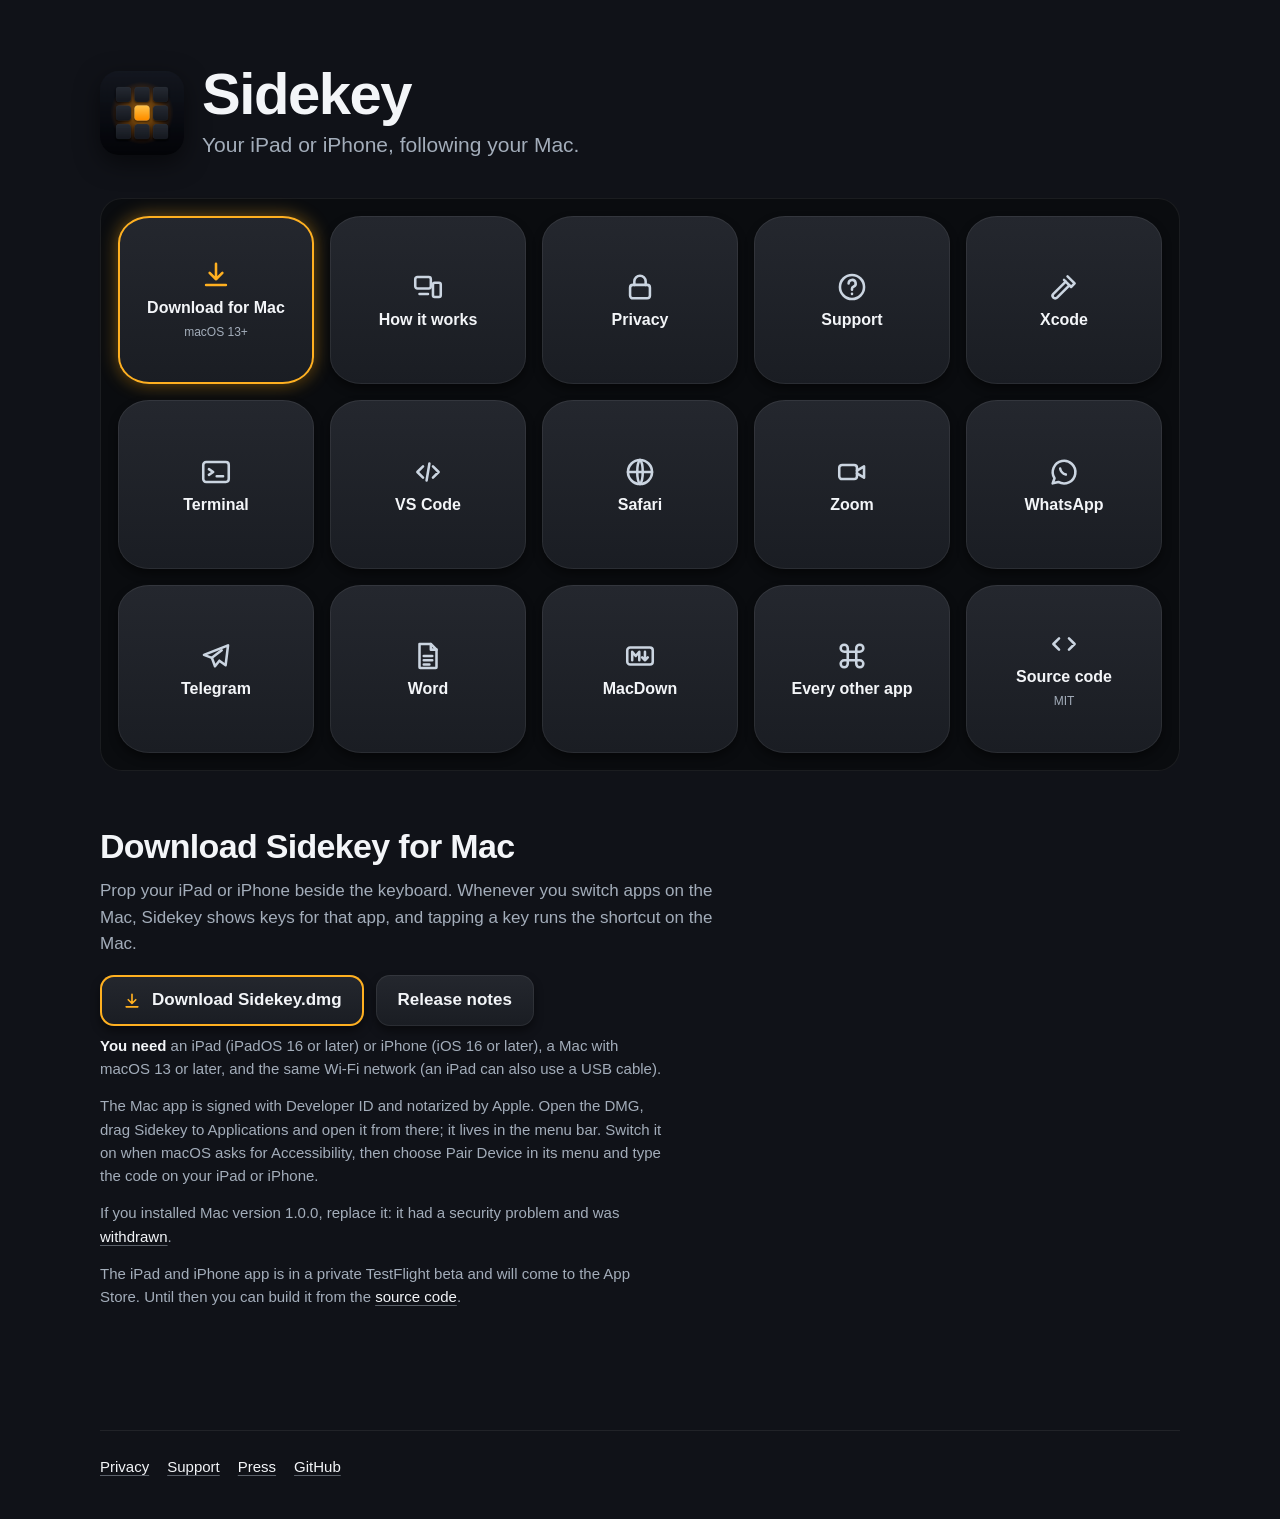
==== commit b677c346: "Merge branch 'main' into iphone-support" ====
--- a/docs/index.html
+++ b/docs/index.html
@@ -149,6 +149,7 @@
       <nav aria-label="Footer">
         <a href="privacy.html">Privacy</a>
         <a href="support.html">Support</a>
+        <a href="press.html">Press</a>
         <a href="https://github.com/hoquem/sidekey">GitHub</a>
       </nav>
     </footer>
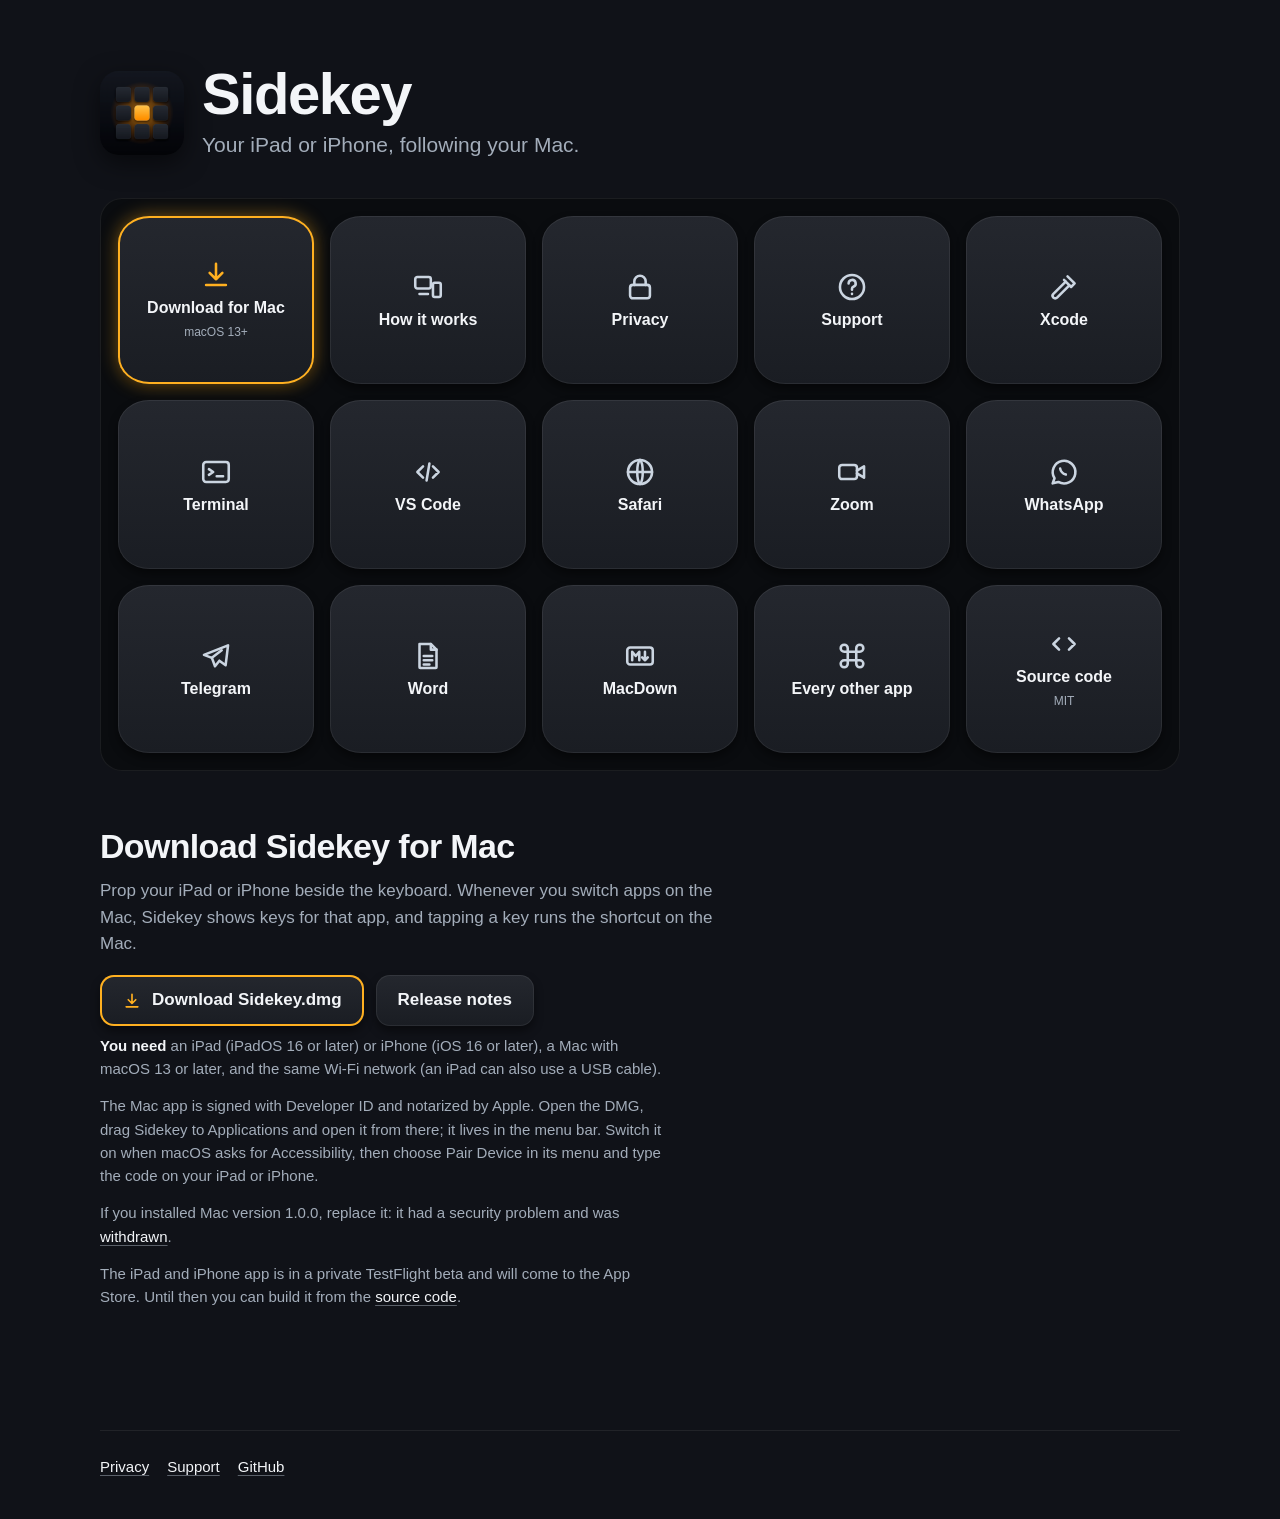
==== commit f9c6c2c0: "Document custom layouts and set the Mac version to 1.4.0 Updates the docs that said the Mac only run" ====
--- a/docs/index.html
+++ b/docs/index.html
@@ -74,7 +74,7 @@
             <li><strong>Pair once.</strong> Choose Pair Device in the Mac's Sidekey menu and type the code it shows into the iPad or iPhone. Until a device is paired, the Mac sends it only its name and a pairing request and runs none of its taps. After that, the device connects to your Mac by itself.</li>
             <li><strong>The keys change with the app.</strong> The top of the screen shows the Mac app's icon, name and window title, so you always know where a tap will land.</li>
             <li><strong>Every tap gets an answer.</strong> A key glows amber while the Mac works, lights up when the shortcut was sent, and shakes with the Mac's reason when it could not be.</li>
-            <li><strong>Only built-in actions.</strong> The Mac runs a key's action from its own layout, never an action sent over the network.</li>
+            <li><strong>Actions stay on the Mac.</strong> The Mac runs a key's action from its own layout, never an action sent over the network. Layouts you make can only send shortcuts, run your Apple Shortcuts or switch Citrix modes.</li>
             <li><strong>Use a trusted connection.</strong> Traffic is not encrypted yet, so use Sidekey over USB (iPad) or on a network you trust. See <a href="privacy.html">Privacy</a> for what that means.</li>
             <li><strong>Disruptive keys need a hold.</strong> Lock Mac, Interrupt, End Call, Telegram Lock, Xcode Clean, and Citrix Viewer's Lock, Close App and Teams Leave fire only after a press and hold.</li>
           </ol>
@@ -140,7 +140,7 @@
           <p>When any other app is in front, Sidekey shows these keys and the shortcut each one sends.</p>
           <div class="mini-deck" role="list"><div class="mini-key" role="listitem" data-role="modify"><b>Mute Mic</b><span>Runs on Mac</span></div><div class="mini-key" role="listitem" data-role="run"><b>Play/Pause</b><span>Runs on Mac</span></div><div class="mini-key" role="listitem" data-role="run"><b>Screenshot</b><span>⇧⌘4</span></div><div class="mini-key" role="listitem" data-role="navigate"><b>Spotlight</b><span>⌘Space</span></div><div class="mini-key" role="listitem" data-role="danger"><b>Lock Mac</b><span>Hold · ⌃⌘Q</span></div><div class="mini-key" role="listitem" data-role="navigate"><b>Terminal</b><span>Runs on Mac</span></div><div class="mini-key" role="listitem" data-role="navigate"><b>Finder</b><span>Runs on Mac</span></div><div class="mini-key" role="listitem" data-role="modify"><b>Do Not Disturb</b><span>Runs on Mac</span></div><div class="mini-key empty" aria-hidden="true"></div><div class="mini-key empty" aria-hidden="true"></div><div class="mini-key empty" aria-hidden="true"></div><div class="mini-key empty" aria-hidden="true"></div><div class="mini-key empty" aria-hidden="true"></div><div class="mini-key empty" aria-hidden="true"></div><div class="mini-key empty" aria-hidden="true"></div></div>
           <!-- /layout --><p>Apps without their own layout get these system keys. Do Not Disturb runs a shortcut named Toggle Focus, which you create in the Shortcuts app on your Mac.</p>
-          <p>More apps have their own layouts too: Chrome, Arc, Finder, Mail, Messages, Notes, Calendar, Music, Photos, Excel, PowerPoint, Outlook, Teams, Slack, Spotify, Notion, ChatGPT, Citrix Viewer, Cursor, Antigravity and OpenCode. <a href="https://github.com/hoquem/sidekey#built-in-layouts">See every layout</a>.</p>
+          <p>More apps have their own layouts too: Chrome, Arc, Finder, Mail, Messages, Notes, Calendar, Music, Photos, Excel, PowerPoint, Outlook, Teams, Slack, Spotify, Notion, ChatGPT, Citrix Viewer, Cursor, Antigravity and OpenCode. <a href="https://github.com/hoquem/sidekey#built-in-layouts">See every layout</a>. On the Mac, Edit Layouts in the menu lets you change any key or add a layout for any other app.</p>
         </section>
       </div>
     </main>
@@ -149,7 +149,6 @@
       <nav aria-label="Footer">
         <a href="privacy.html">Privacy</a>
         <a href="support.html">Support</a>
-        <a href="press.html">Press</a>
         <a href="https://github.com/hoquem/sidekey">GitHub</a>
       </nav>
     </footer>
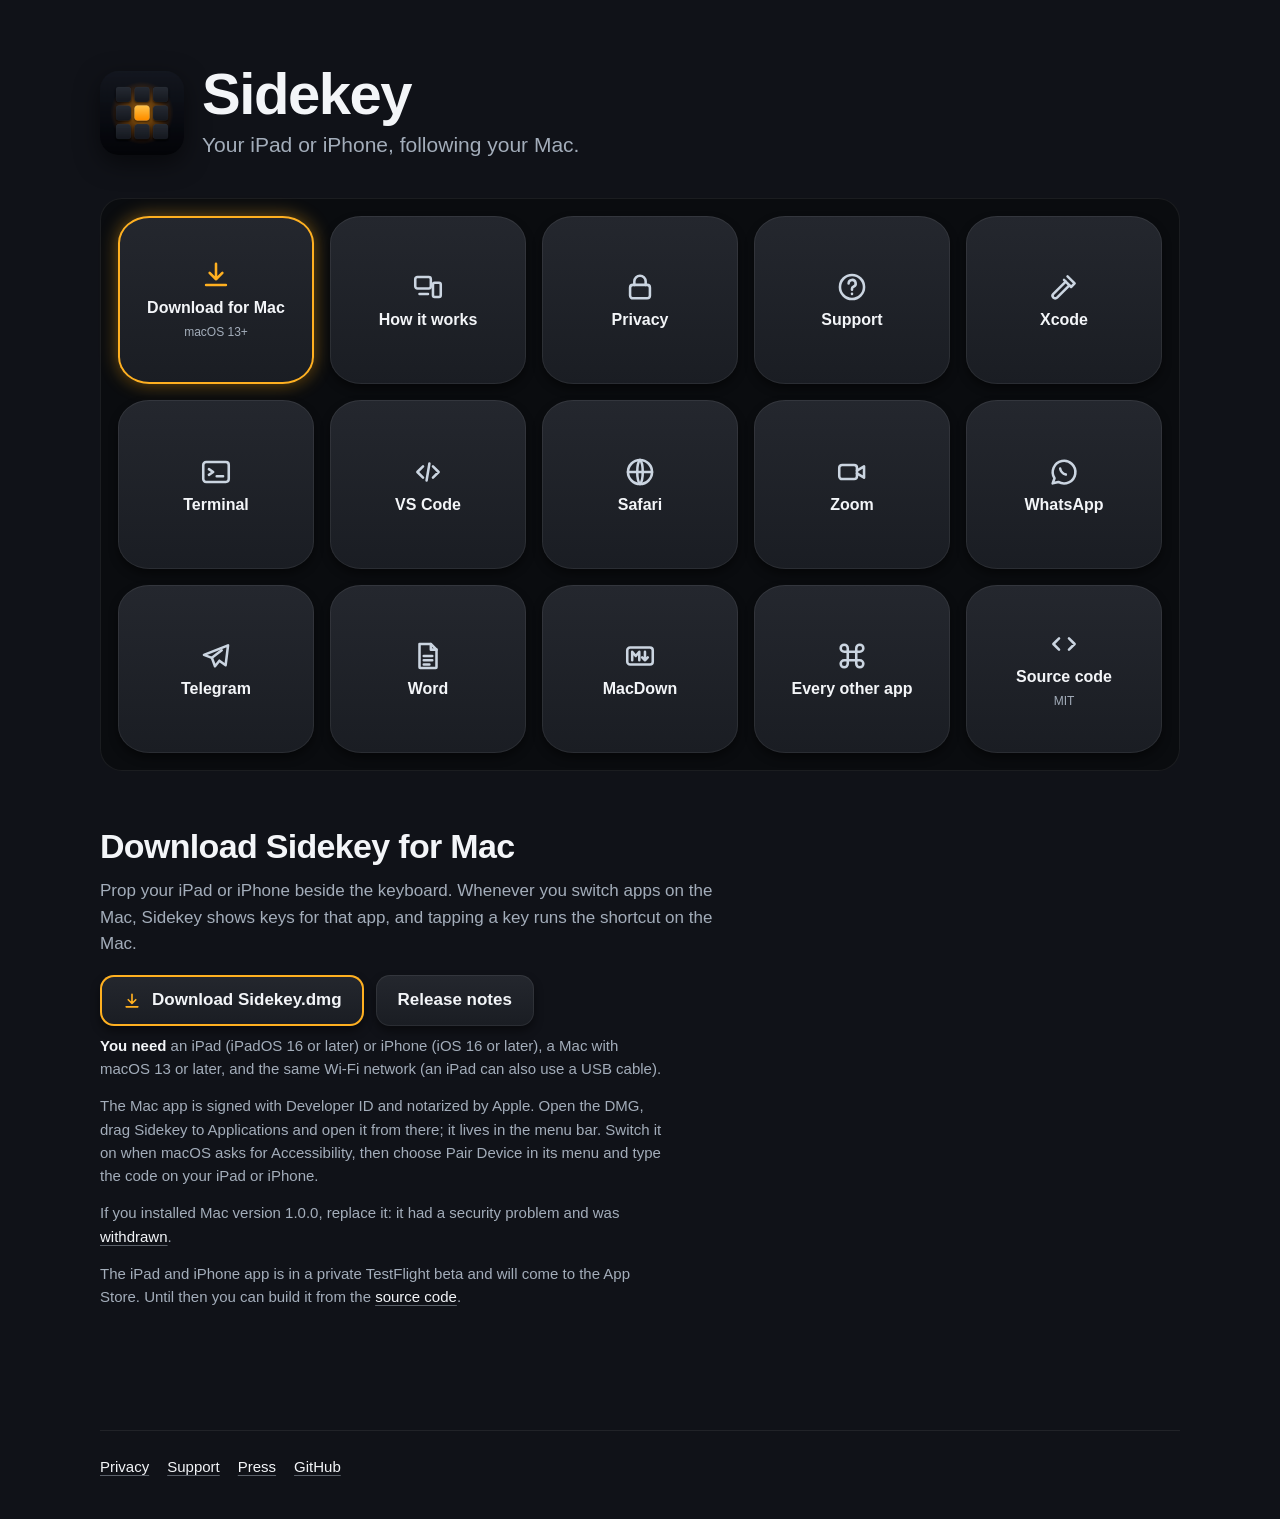
==== commit 08e34977: "Add the press kit page (publish after App Store approval) Re-adds the press kit from the iphone-supp" ====
--- a/docs/index.html
+++ b/docs/index.html
@@ -74,7 +74,7 @@
             <li><strong>Pair once.</strong> Choose Pair Device in the Mac's Sidekey menu and type the code it shows into the iPad or iPhone. Until a device is paired, the Mac sends it only its name and a pairing request and runs none of its taps. After that, the device connects to your Mac by itself.</li>
             <li><strong>The keys change with the app.</strong> The top of the screen shows the Mac app's icon, name and window title, so you always know where a tap will land.</li>
             <li><strong>Every tap gets an answer.</strong> A key glows amber while the Mac works, lights up when the shortcut was sent, and shakes with the Mac's reason when it could not be.</li>
-            <li><strong>Actions stay on the Mac.</strong> The Mac runs a key's action from its own layout, never an action sent over the network. Layouts you make can only send shortcuts, run your Apple Shortcuts or switch Citrix modes.</li>
+            <li><strong>The Mac runs only its own actions.</strong> The Mac runs a key's action from its own layout, never an action sent over the network. Layouts you make can only send shortcuts, run your Apple Shortcuts or switch Citrix modes; they cannot run shell commands or AppleScript themselves.</li>
             <li><strong>Use a trusted connection.</strong> Traffic is not encrypted yet, so use Sidekey over USB (iPad) or on a network you trust. See <a href="privacy.html">Privacy</a> for what that means.</li>
             <li><strong>Disruptive keys need a hold.</strong> Lock Mac, Interrupt, End Call, Telegram Lock, Xcode Clean, and Citrix Viewer's Lock, Close App and Teams Leave fire only after a press and hold.</li>
           </ol>
@@ -140,7 +140,7 @@
           <p>When any other app is in front, Sidekey shows these keys and the shortcut each one sends.</p>
           <div class="mini-deck" role="list"><div class="mini-key" role="listitem" data-role="modify"><b>Mute Mic</b><span>Runs on Mac</span></div><div class="mini-key" role="listitem" data-role="run"><b>Play/Pause</b><span>Runs on Mac</span></div><div class="mini-key" role="listitem" data-role="run"><b>Screenshot</b><span>⇧⌘4</span></div><div class="mini-key" role="listitem" data-role="navigate"><b>Spotlight</b><span>⌘Space</span></div><div class="mini-key" role="listitem" data-role="danger"><b>Lock Mac</b><span>Hold · ⌃⌘Q</span></div><div class="mini-key" role="listitem" data-role="navigate"><b>Terminal</b><span>Runs on Mac</span></div><div class="mini-key" role="listitem" data-role="navigate"><b>Finder</b><span>Runs on Mac</span></div><div class="mini-key" role="listitem" data-role="modify"><b>Do Not Disturb</b><span>Runs on Mac</span></div><div class="mini-key empty" aria-hidden="true"></div><div class="mini-key empty" aria-hidden="true"></div><div class="mini-key empty" aria-hidden="true"></div><div class="mini-key empty" aria-hidden="true"></div><div class="mini-key empty" aria-hidden="true"></div><div class="mini-key empty" aria-hidden="true"></div><div class="mini-key empty" aria-hidden="true"></div></div>
           <!-- /layout --><p>Apps without their own layout get these system keys. Do Not Disturb runs a shortcut named Toggle Focus, which you create in the Shortcuts app on your Mac.</p>
-          <p>More apps have their own layouts too: Chrome, Arc, Finder, Mail, Messages, Notes, Calendar, Music, Photos, Excel, PowerPoint, Outlook, Teams, Slack, Spotify, Notion, ChatGPT, Citrix Viewer, Cursor, Antigravity and OpenCode. <a href="https://github.com/hoquem/sidekey#built-in-layouts">See every layout</a>. On the Mac, Edit Layouts in the menu lets you change any key or add a layout for any other app.</p>
+          <p>More apps have their own layouts too: Chrome, Arc, Finder, Mail, Messages, Notes, Calendar, Music, Photos, Excel, PowerPoint, Outlook, Teams, Slack, Spotify, Notion, ChatGPT, Citrix Viewer, Cursor, Antigravity and OpenCode. <a href="https://github.com/hoquem/sidekey#built-in-layouts">See every layout</a>. With Sidekey for Mac 1.4.0 or later, Edit Layouts in the menu lets you change, move, remove and reset keys and add a layout for any other app.</p>
         </section>
       </div>
     </main>
@@ -149,6 +149,7 @@
       <nav aria-label="Footer">
         <a href="privacy.html">Privacy</a>
         <a href="support.html">Support</a>
+        <a href="press.html">Press</a>
         <a href="https://github.com/hoquem/sidekey">GitHub</a>
       </nav>
     </footer>
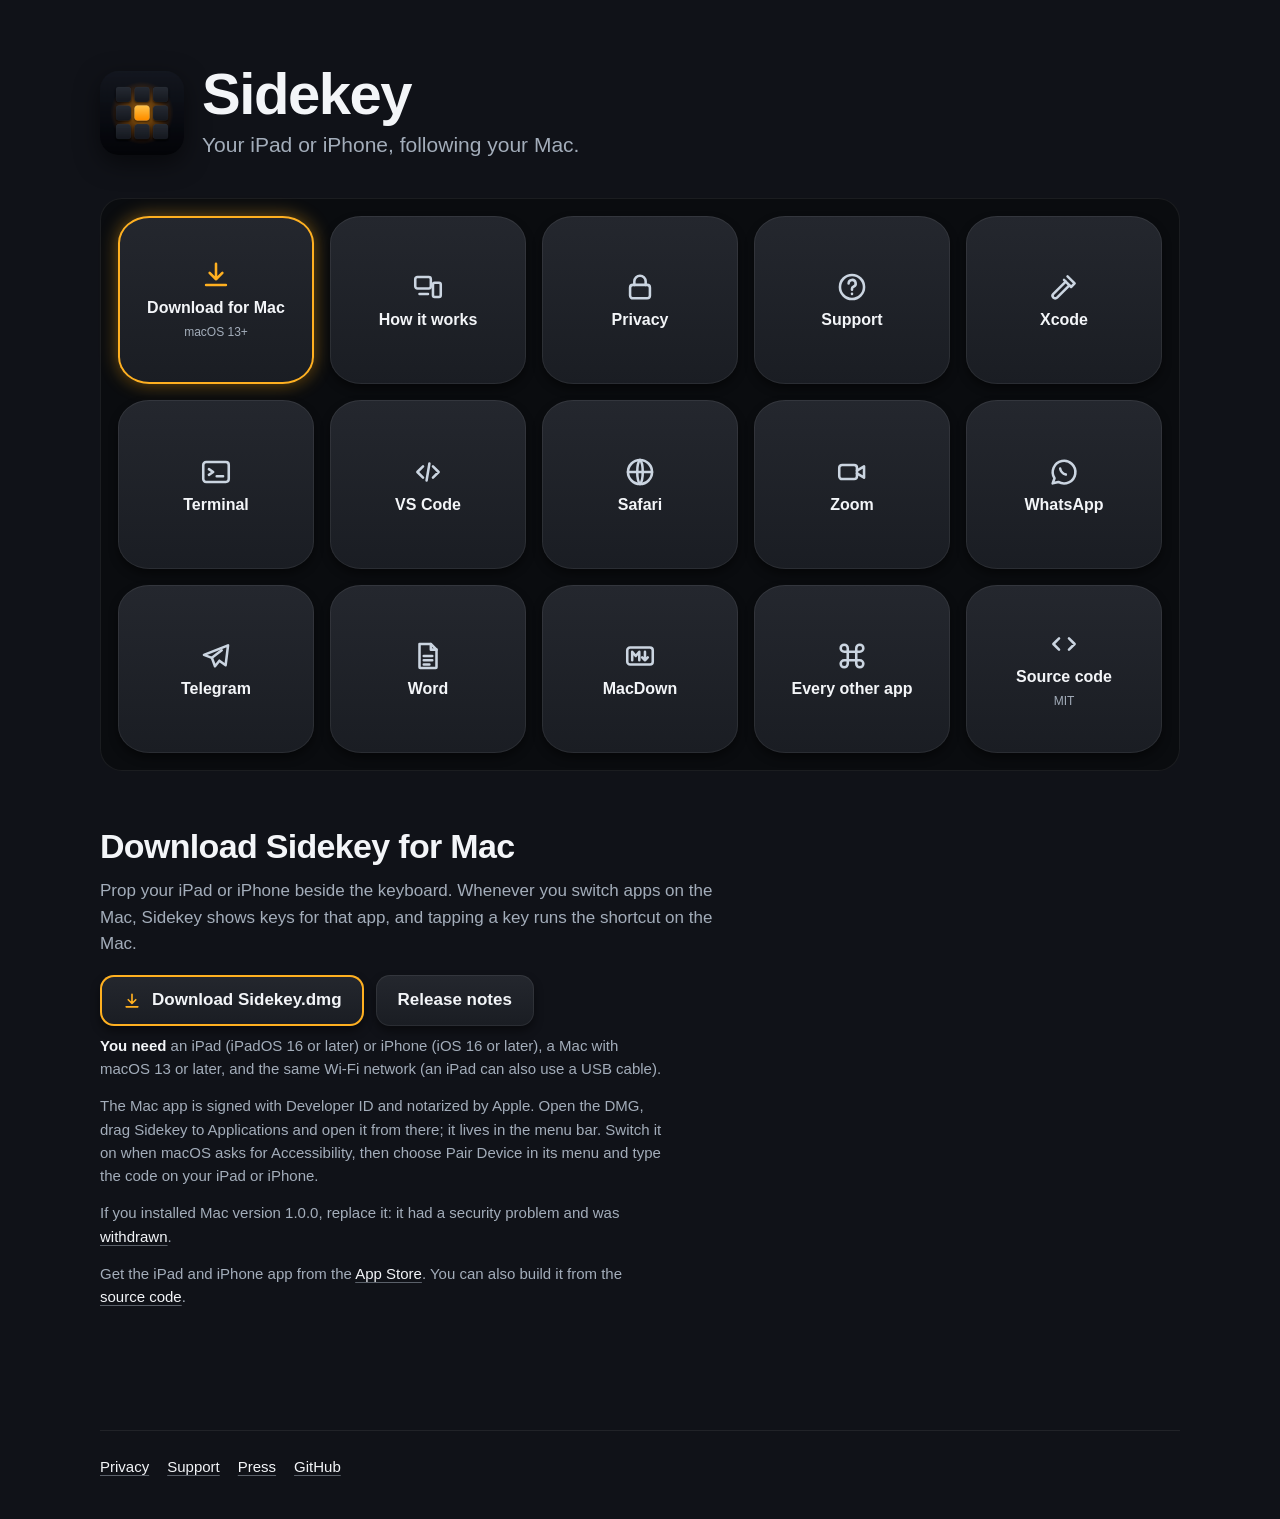
==== commit 90b51841: "Point the site and README at the App Store listing The iPad and iPhone app was approved and released" ====
--- a/docs/index.html
+++ b/docs/index.html
@@ -63,7 +63,7 @@
           <p class="note"><strong>You need</strong> an iPad (iPadOS 16 or later) or iPhone (iOS 16 or later), a Mac with macOS 13 or later, and the same Wi-Fi network (an iPad can also use a USB cable).</p>
           <p class="note">The Mac app is signed with Developer ID and notarized by Apple. Open the DMG, drag Sidekey to Applications and open it from there; it lives in the menu bar. Switch it on when macOS asks for Accessibility, then choose Pair Device in its menu and type the code on your iPad or iPhone.</p>
           <p class="note">If you installed Mac version 1.0.0, replace it: it had a security problem and was <a href="https://github.com/hoquem/sidekey/releases/tag/v1.0.0">withdrawn</a>.</p>
-          <p class="note">The iPad and iPhone app is in a private TestFlight beta and will come to the App Store. Until then you can build it from the <a href="https://github.com/hoquem/sidekey#build-from-source">source code</a>.</p>
+          <p class="note">Get the iPad and iPhone app from the <a href="https://apps.apple.com/app/id6820215459">App Store</a>. You can also build it from the <a href="https://github.com/hoquem/sidekey#build-from-source">source code</a>.</p>
         </section>
 
         <section class="panel" id="how" aria-labelledby="how-title">
